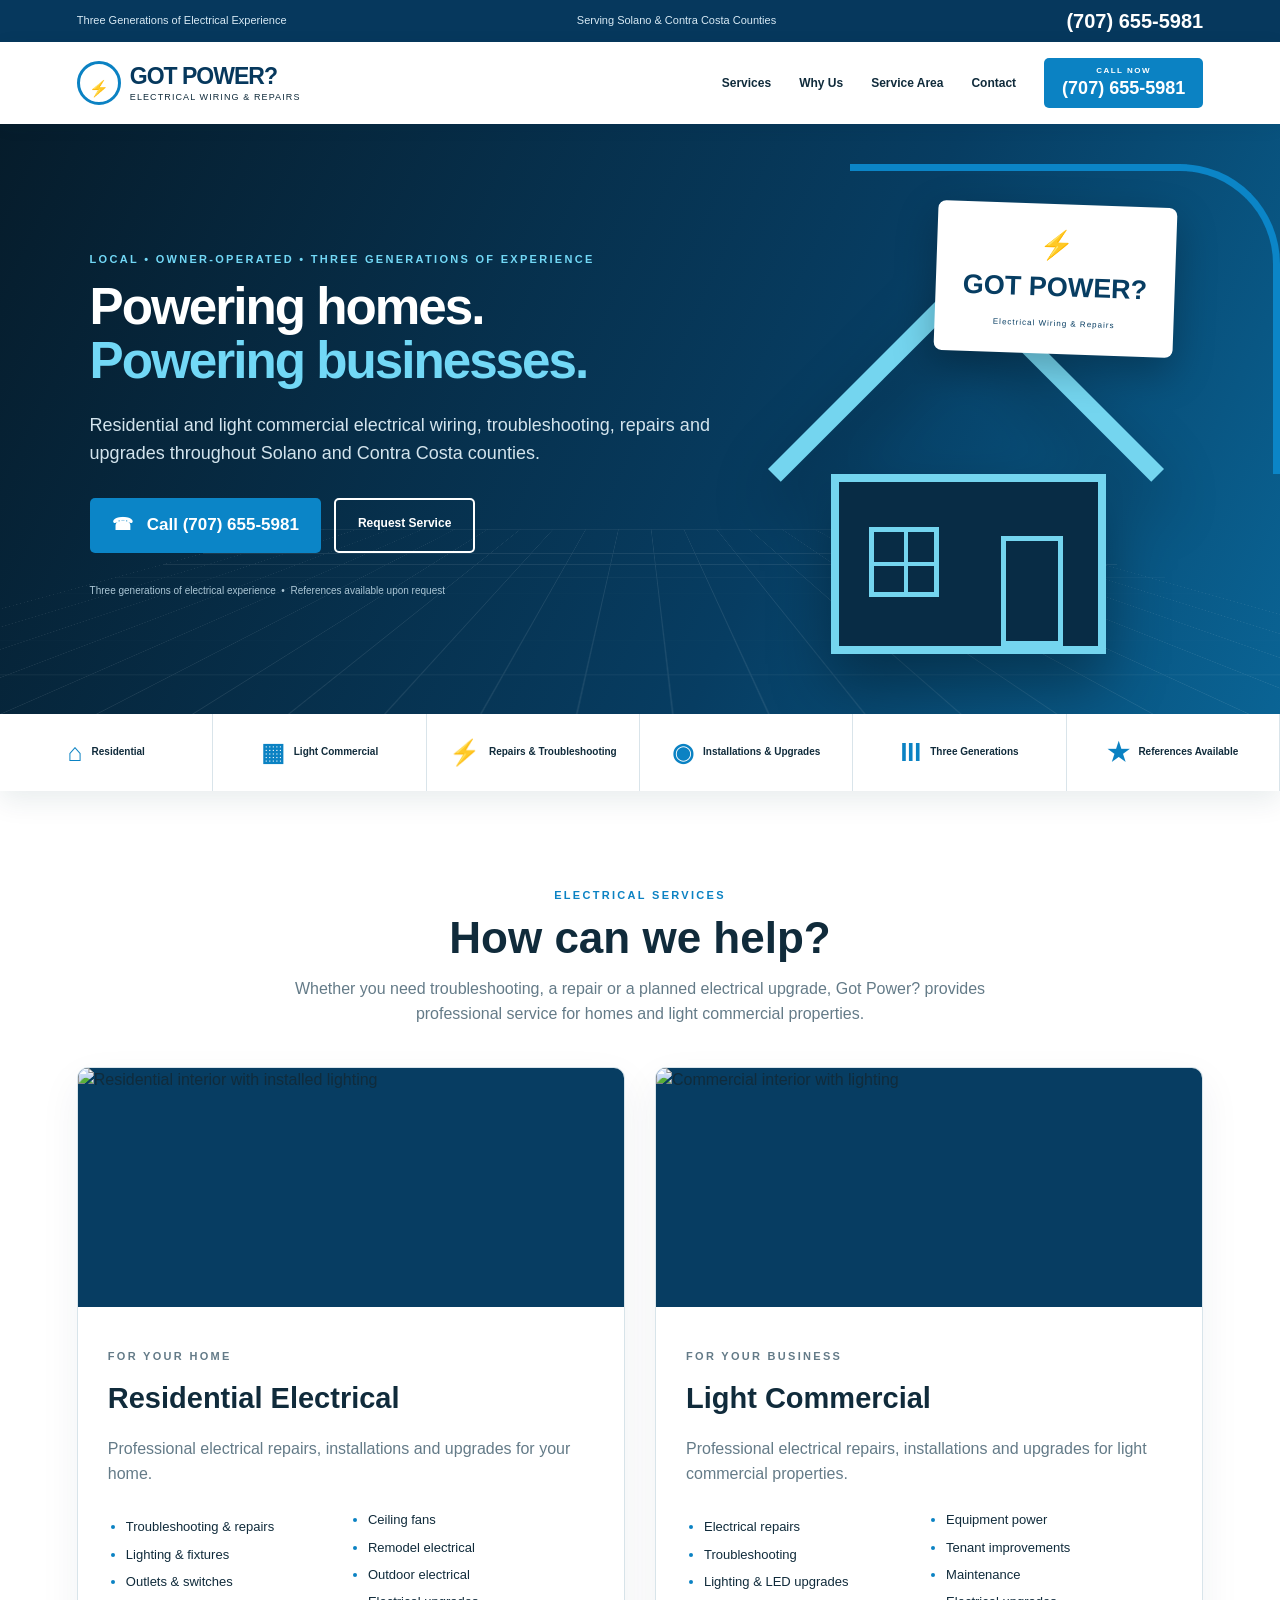
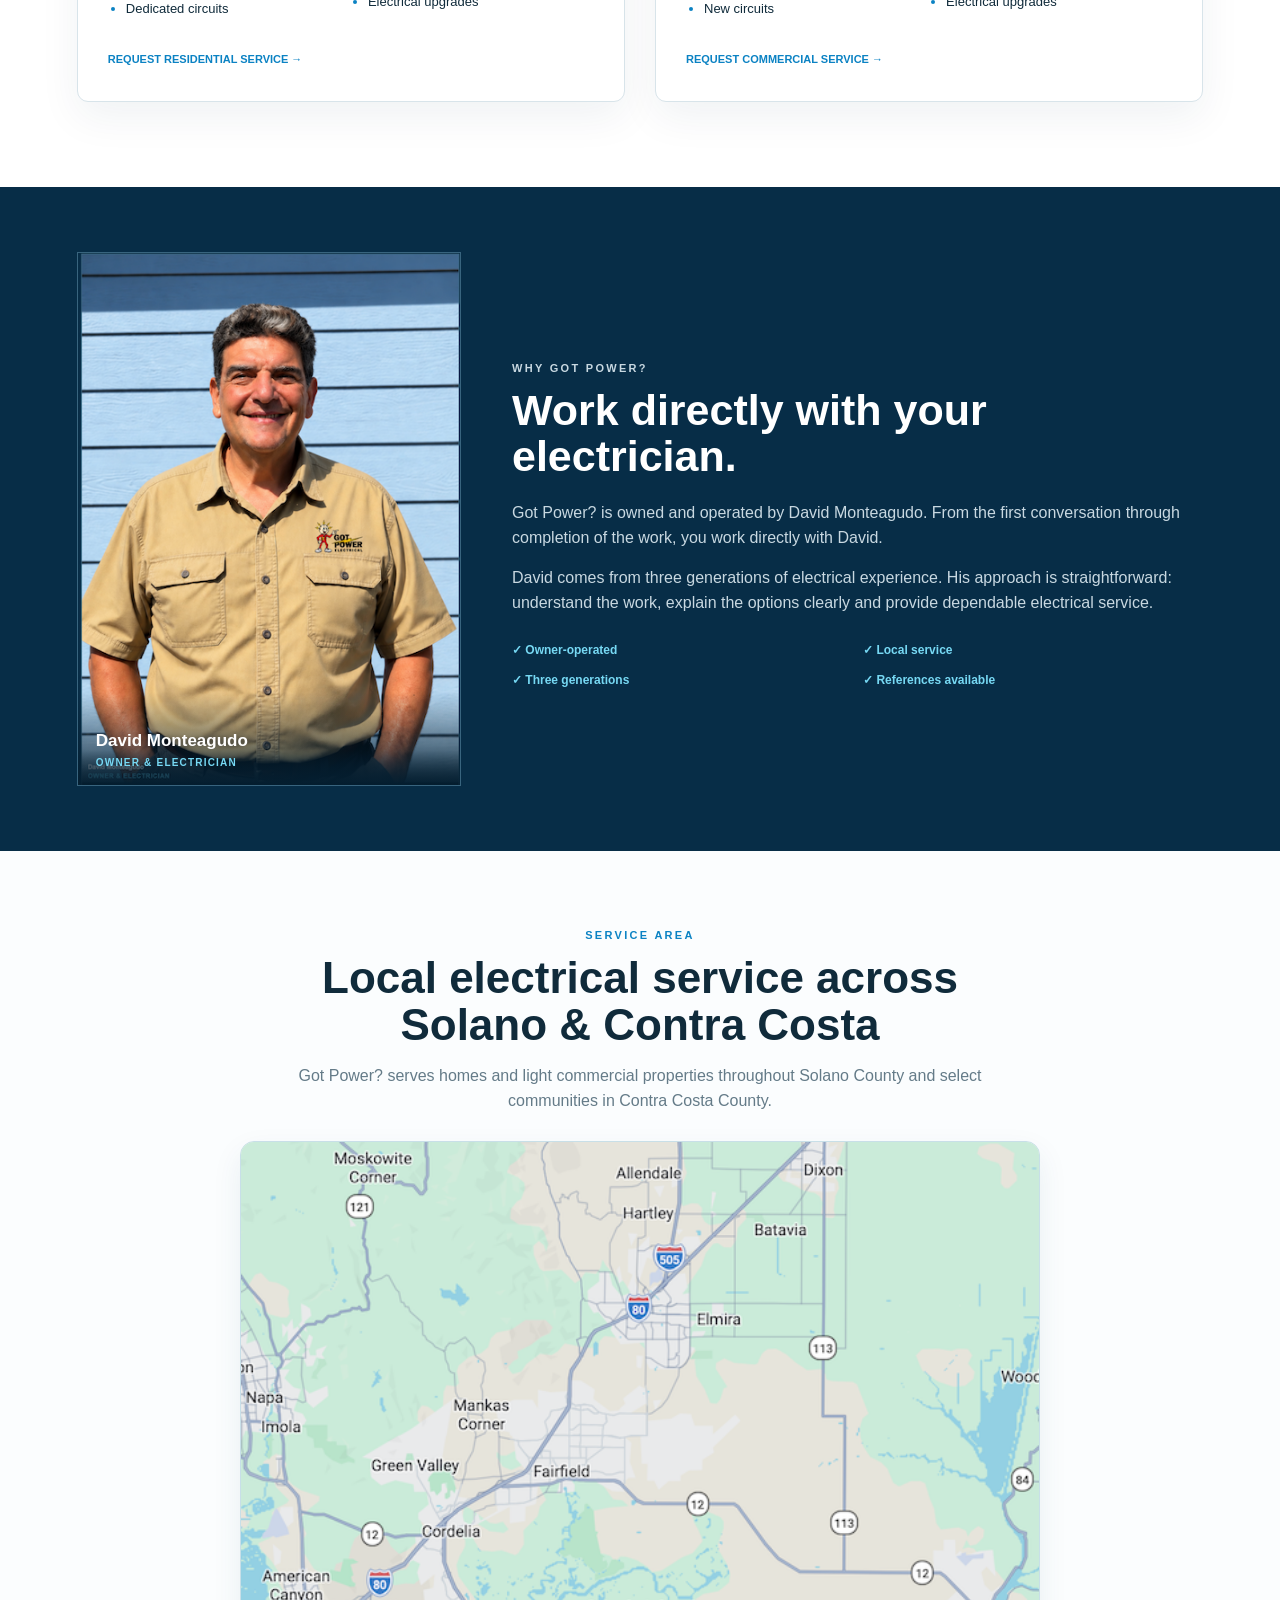
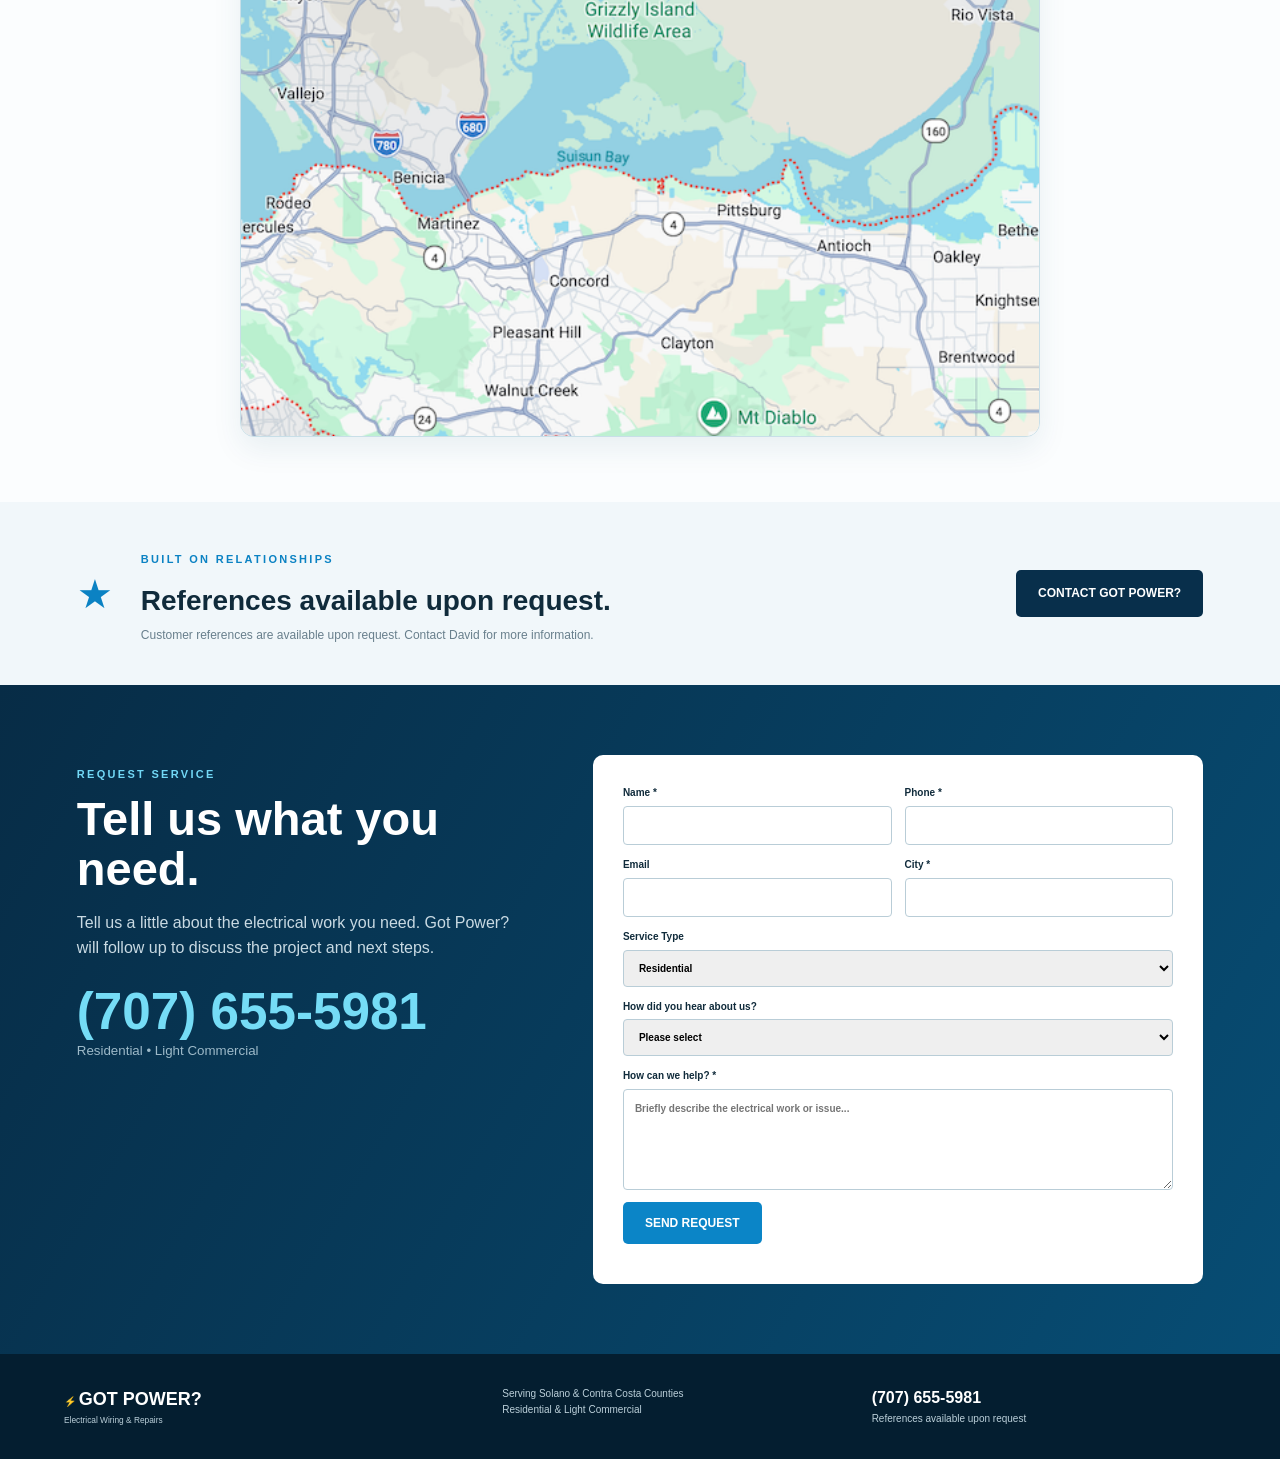
==== index.html @ 32831c18 "Refresh stylesheet version for hero spacing update" ====
<!doctype html><html lang="en"><head><meta charset="utf-8"><meta name="viewport" content="width=device-width,initial-scale=1">
<title>Got Power? | Residential & Light Commercial Electrical</title><meta name="description" content="Got Power? provides residential and light commercial electrical services throughout Solano County and central Contra Costa County.">
<link rel="stylesheet" href="styles.css?v=hero-20261012-3"><script type="application/ld+json">
{"@context":"https://schema.org","@type":"Electrician","name":"Got Power?","url":"https://gotpowerelectrical.com/","telephone":"+1-707-655-5981","email":"gotpower1989@yahoo.com","description":"Residential and light commercial electrical wiring, troubleshooting, repairs and upgrades serving Solano County and central Contra Costa County.","areaServed":["Fairfield, CA","Vacaville, CA","Vallejo, CA","Benicia, CA","Suisun City, CA","Rio Vista, CA","Dixon, CA","Martinez, CA","Pleasant Hill, CA","Concord, CA","Walnut Creek, CA","Clayton, CA","Lafayette, CA","Moraga, CA"]}
</script>
<script async src="https://www.googletagmanager.com/gtag/js?id=G-457JX3YZSF"></script><script>window.dataLayer=window.dataLayer||[];function gtag(){dataLayer.push(arguments);}gtag('js',new Date());gtag('config','G-457JX3YZSF');</script></head><body>
<div class="topbar"><span>Three Generations of Electrical Experience</span><span>Serving Solano & Contra Costa Counties</span><a href="tel:+17076555981">(707) 655-5981</a></div><header><a class="logo" href="#home"><span class="logoicon"><i></i>⚡</span><span><strong>GOT POWER?</strong><small>ELECTRICAL WIRING & REPAIRS</small></span></a><button class="menu" aria-label="Menu">☰</button><nav><a href="#services">Services</a><a href="#about">Why Us</a><a href="#area">Service Area</a><a href="#contact">Contact</a></nav><a class="call" href="tel:+17076555981"><span>CALL NOW</span>(707) 655-5981</a></header><main id="home">
<section class="hero"><div class="gridlines"></div><div class="heroCopy"><p class="eyebrow">LOCAL • OWNER-OPERATED • THREE GENERATIONS OF EXPERIENCE</p><h1>Powering homes.<br><span>Powering businesses.</span></h1><p>Residential and light commercial electrical wiring, troubleshooting, repairs and upgrades throughout Solano and Contra Costa counties.</p><div class="actions"><a class="button primary" href="tel:+17076555981">☎ &nbsp; Call (707) 655-5981</a><a class="button clear" href="#contact">Request Service</a></div><div class="mini">Three generations of electrical experience &nbsp;•&nbsp; References available upon request</div></div><div class="heroVisual"><div class="house"><div class="roof"></div><div class="body"><span class="window"></span><span class="door"></span></div></div><div class="cable"></div><div class="heroBadge"><b>⚡</b><strong>GOT POWER?</strong><small>Electrical Wiring & Repairs</small></div></div></section>
<section class="trust"><div><b>⌂</b><span>Residential</span></div><div><b>▦</b><span>Light Commercial</span></div><div><b>⚡</b><span>Repairs & Troubleshooting</span></div><div><b>◉</b><span>Installations & Upgrades</span></div><div><b>III</b><span>Three Generations</span></div><div><b>★</b><span>References Available</span></div></section>
<section id="services" class="section"><div class="heading"><p class="eyebrow blue">ELECTRICAL SERVICES</p><h2>How can we help?</h2><p>Whether you need troubleshooting, a repair or a planned electrical upgrade, Got Power? provides professional service for homes and light commercial properties.</p></div><div class="cards"><article><div class="servicePhotos singlePhoto"><img src="https://images.unsplash.com/photo-1558002038-1055907df827?auto=format&amp;fit=crop&amp;w=1400&amp;q=90" alt="Residential interior with installed lighting"></div><div class="cardbody"><p class="eyebrow blue">FOR YOUR HOME</p><h3>Residential Electrical</h3><p>Professional electrical repairs, installations and upgrades for your home.</p><ul><li>Troubleshooting & repairs</li><li>Lighting & fixtures</li><li>Outlets & switches</li><li>Dedicated circuits</li><li>Ceiling fans</li><li>Remodel electrical</li><li>Outdoor electrical</li><li>Electrical upgrades</li></ul><a href="#contact">REQUEST RESIDENTIAL SERVICE →</a></div></article><article><div class="servicePhotos singlePhoto"><img src="https://images.unsplash.com/photo-1497366811353-6870744d04b2?auto=format&amp;fit=crop&amp;w=1400&amp;q=90" alt="Commercial interior with lighting"></div><div class="cardbody"><p class="eyebrow blue">FOR YOUR BUSINESS</p><h3>Light Commercial</h3><p>Professional electrical repairs, installations and upgrades for light commercial properties.</p><ul><li>Electrical repairs</li><li>Troubleshooting</li><li>Lighting & LED upgrades</li><li>New circuits</li><li>Equipment power</li><li>Tenant improvements</li><li>Maintenance</li><li>Electrical upgrades</li></ul><a href="#contact">REQUEST COMMERCIAL SERVICE →</a></div></article></div></section>
<section id="about" class="why"><figure class="ownerPhoto"><img src="Dave_Updated_size.png" loading="lazy" decoding="async" alt="David Monteagudo, owner of Got Power Electrical."><figcaption><strong>David Monteagudo</strong><span>Owner &amp; Electrician</span></figcaption></figure><div><p class="eyebrow cyan">WHY GOT POWER?</p><h2>Work directly with your electrician.</h2><p>Got Power? is owned and operated by David Monteagudo. From the first conversation through completion of the work, you work directly with David.</p><p>David comes from three generations of electrical experience. His approach is straightforward: understand the work, explain the options clearly and provide dependable electrical service.</p><div class="checks"><span>✓ Owner-operated</span><span>✓ Local service</span><span>✓ Three generations</span><span>✓ References available</span></div></div></section>
<section id="area" class="area areaMapOnly"><div class="areaIntro"><p class="eyebrow blue">SERVICE AREA</p><h2>Local electrical service across Solano & Contra Costa</h2><p>Got Power? serves homes and light commercial properties throughout Solano County and select communities in Contra Costa County.</p></div><figure class="serviceMapImage"><img src="service-area-map2.png" loading="lazy" alt="Map of Got Power service area across Solano County and Contra Costa County."></figure></section>
<section class="references"><span>★</span><div><p class="eyebrow blue">BUILT ON RELATIONSHIPS</p><h2>References available upon request.</h2><p>Customer references are available upon request. Contact David for more information.</p></div><a class="button dark" href="#contact">CONTACT GOT POWER?</a></section>
<section id="contact" class="contact"><div><p class="eyebrow cyan">REQUEST SERVICE</p><h2>Tell us what you need.</h2><p>Tell us a little about the electrical work you need. Got Power? will follow up to discuss the project and next steps.</p><a class="phone" href="tel:+17076555981">(707) 655-5981</a><small>Residential • Light Commercial</small></div><form id="form" action="https://formsubmit.co/meisterfitness@gmail.com" method="post"><input type="hidden" name="_subject" value="New service request from the Got Power website"><input type="hidden" name="_template" value="table"><label class="form-honey" aria-hidden="true">Leave this field empty<input name="_honey" tabindex="-1" autocomplete="off"></label><div class="twocol"><label>Name *<input name="Name" autocomplete="name" required></label><label>Phone *<input name="Phone" type="tel" autocomplete="tel" required></label></div><div class="twocol"><label>Email<input name="Email" type="email" autocomplete="email"></label><label>City *<input name="City" autocomplete="address-level2" required></label></div><label>Service Type<select name="Service Type"><option>Residential</option><option>Light Commercial</option><option>Not Sure</option></select></label><label>How did you hear about us?<select name="How Did You Hear About Us?"><option value="" selected>Please select</option><option>Google Search</option><option>Google Maps</option><option>Referral / Friend or Family</option><option>Previous Customer</option><option>Facebook</option><option>Instagram</option><option>Nextdoor</option><option>Saw Got Power vehicle/sign</option><option>Other</option></select></label><label>How can we help? *<textarea name="How Can We Help?" rows="5" required placeholder="Briefly describe the electrical work or issue..."></textarea></label><button class="button primary" type="submit">SEND REQUEST</button><p id="status" role="status" aria-live="polite"></p></form></section></main><footer><div class="flogo">⚡ <strong>GOT POWER?</strong><small>Electrical Wiring & Repairs</small></div><div>Serving Solano & Contra Costa Counties<br>Residential & Light Commercial</div><div><a href="tel:+17076555981">(707) 655-5981</a><br>References available upon request</div></footer><a class="mobile" href="tel:+17076555981">☎ CALL GOT POWER?</a><script src="script.js"></script></body></html>
---- styles.css ----
*{box-sizing:border-box}html{scroll-behavior:smooth}body{margin:0;font-family:Inter,Arial,sans-serif;color:#102b3b;background:#fff;line-height:1.55}a{color:inherit}.topbar{min-height:42px;background:#06385d;color:#d7e9f4;display:flex;align-items:center;justify-content:space-between;padding:4px 6%;font-size:11px}.topbar a{color:white;text-decoration:none;font-size:20px;font-weight:900}header{height:82px;display:flex;align-items:center;padding:0 6%;gap:28px;position:sticky;top:0;z-index:30;background:#fff;box-shadow:0 3px 16px #092d4414}.logo{display:flex;align-items:center;text-decoration:none;line-height:1}.logoicon{width:44px;height:44px;border:3px solid #0b82c3;border-radius:50%;display:grid;place-items:center;margin-right:9px;color:#0b82c3}.logo strong{display:block;color:#06385d;font-size:23px;letter-spacing:-1px}.logo small{display:block;font-size:9px;letter-spacing:1.1px;margin-top:5px}nav{display:flex;gap:28px;margin-left:auto}nav a{text-decoration:none;font-size:12px;font-weight:800}.call{background:#0b82c3;color:#fff;text-decoration:none;padding:9px 18px;border-radius:5px;font-size:18px;line-height:1.1;font-weight:900;text-align:center}.call span{display:block;font-size:8px;letter-spacing:1.5px;margin-bottom:3px}.menu{display:none;border:0;background:none;font-size:25px}.hero{min-height:590px;background:linear-gradient(115deg,#061c2b,#073d62 62%,#0a6495);color:white;display:grid;grid-template-columns:1.1fr .9fr;position:relative;overflow:hidden;padding:0 7%}.gridlines{position:absolute;inset:0;opacity:.09;background-image:linear-gradient(#fff 1px,transparent 1px),linear-gradient(90deg,#fff 1px,transparent 1px);background-size:60px 60px;transform:perspective(400px) rotateX(55deg) scale(1.6);transform-origin:bottom}.heroCopy{align-self:center;position:relative;z-index:2;max-width:700px}.eyebrow{font-size:11px;font-weight:900;letter-spacing:2.3px}.hero .eyebrow,.cyan{color:#72d8f6}.blue{color:#0b82c3}.hero h1{font-size:clamp(50px,6vw,80px);line-height:.94;letter-spacing:-3.5px;margin:12px 0 25px}.hero h1 span{color:#72d8f6}.heroCopy>p:not(.eyebrow){font-size:18px;color:#d3e4ed;max-width:630px}.actions{display:flex;gap:13px;margin:30px 0}.button{display:inline-block;border:0;border-radius:5px;padding:14px 22px;text-decoration:none;font-size:12px;font-weight:900;cursor:pointer}.actions .primary{font-size:17px}.primary{background:#0b85c7;color:white}.clear{border:2px solid #fff;color:#fff}.dark{background:#082f4b;color:#fff}.mini{font-size:10px;color:#abc6d5}.heroVisual{position:relative;min-height:590px}.house{position:absolute;bottom:60px;right:10%;width:370px;height:230px;filter:drop-shadow(0 30px 30px #0005)}.roof{position:absolute;width:280px;height:280px;border-left:18px solid #74d5ef;border-top:18px solid #74d5ef;transform:rotate(45deg);top:-95px;left:45px}.body{position:absolute;bottom:0;left:50px;width:275px;height:180px;border:8px solid #74d5ef;background:#082c45}.window{position:absolute;width:70px;height:70px;border:5px solid #74d5ef;left:30px;top:45px}.window:before,.window:after{content:"";position:absolute;background:#74d5ef}.window:before{width:4px;height:100%;left:50%}.window:after{height:4px;width:100%;top:50%}.door{position:absolute;width:62px;height:110px;border:5px solid #74d5ef;right:35px;bottom:0}.cable{position:absolute;width:430px;height:310px;border:7px solid #0b85c7;border-left:0;border-bottom:0;border-radius:0 100px 0 0;right:-90px;top:40px}.heroBadge{position:absolute;right:4%;top:80px;background:#fff;color:#073d62;padding:20px 27px;border-radius:8px;box-shadow:0 15px 40px #0004;text-align:center;transform:rotate(2deg)}.heroBadge b{font-size:28px;color:#0b85c7}.heroBadge strong{display:block;font-size:27px}.heroBadge small{font-size:8px;letter-spacing:1px}.trust{display:grid;grid-template-columns:repeat(6,1fr);max-width:1400px;margin:-1px auto 0;box-shadow:0 10px 28px #0d324817;background:#fff}.trust div{min-height:78px;display:flex;align-items:center;justify-content:center;gap:9px;border-right:1px solid #d9e4ea;padding:10px;font-size:10px;font-weight:900}.trust b{font-size:25px;color:#0b82c3}.section{padding:85px 6%}.heading{text-align:center;max-width:720px;margin:0 auto 40px}.heading h2,.area h2{font-size:44px;line-height:1.05;margin:8px 0 14px}.heading>p:last-child,.areaIntro>p:last-child{color:#647b88}.cards{max-width:1150px;margin:auto;display:grid;grid-template-columns:1fr 1fr;gap:30px}.cards article{border:1px solid #d8e4ea;border-radius:11px;overflow:hidden;box-shadow:0 15px 40px #17374a10;background:#fff}.servicePhotos{height:245px;overflow:hidden;background:#073d62}.servicePhotos img{width:100%;height:100%;display:block;object-fit:cover}.cardbody{padding:30px}.cardbody h3{font-size:29px;margin:5px 0}.cardbody p{color:#647b88}.cardbody ul{columns:2;padding-left:18px;margin:24px 0}.cardbody li{font-size:13px;margin:7px 0}.cardbody li::marker{color:#0b82c3}.cardbody a{font-size:11px;color:#0b82c3;text-decoration:none;font-weight:900}.why{background:#072d47;color:#fff;padding:65px max(6%,calc((100% - 1150px)/2));display:grid;grid-template-columns:380px minmax(0,1fr);gap:70px;align-items:center}.ownerPhoto{margin:0;border:1px solid #38647e;position:relative;overflow:hidden;background:#0b2538;width:100%;max-width:380px;justify-self:center}.ownerPhoto img{width:100%;height:auto;display:block}.ownerPhoto figcaption{position:absolute;left:0;right:0;bottom:0;padding:36px 18px 15px;background:linear-gradient(transparent,#041e30e8);display:flex;flex-direction:column}.ownerPhoto figcaption strong{font-size:17px}.ownerPhoto figcaption span{font-size:10px;letter-spacing:1.2px;color:#77d9f4;text-transform:uppercase;font-weight:900}.why h2{font-size:43px;line-height:1.05;margin:8px 0 22px}.why p{color:#c8d8e1}.checks{display:grid;grid-template-columns:1fr 1fr;gap:11px;margin-top:25px;color:#77d9f4;font-size:12px;font-weight:900}.area{padding:65px 6%;background:#fbfdfe}.areaMapOnly{display:block}.areaIntro{max-width:760px;margin:0 auto 28px;text-align:center}.serviceMapImage{margin:0 auto;max-width:800px;border:1px solid #c8dfe8;border-radius:14px;overflow:hidden;background:#f5fafc;box-shadow:0 12px 30px #0b476514}.serviceMapImage img{display:block;width:100%;height:auto}.references{padding:38px max(6%,calc((100% - 1150px)/2));display:grid;grid-template-columns:auto 1fr auto;align-items:center;gap:28px;background:#f1f7fa}.references>span{font-size:40px;color:#0b82c3}.references h2{margin:2px 0;font-size:28px}.references p:last-child{margin:3px 0;color:#687f8c;font-size:12px}.contact{background:linear-gradient(120deg,#072c46,#074d74);color:#fff;padding:70px max(6%,calc((100% - 1150px)/2));display:grid;grid-template-columns:.85fr 1.15fr;gap:65px}.contact h2{font-size:47px;line-height:1.05;margin:8px 0 18px}.contact>div>p:not(.eyebrow){color:#c9dae3}.phone{display:block;color:#75dcf6;font-size:clamp(38px,4vw,52px);line-height:1.1;font-weight:900;text-decoration:none;margin-top:24px}.contact small{display:block;color:#9ebac9}.contact form{background:#fff;color:#102b3b;padding:30px;border-radius:10px}.twocol{display:grid;grid-template-columns:1fr 1fr;gap:13px}label{display:block;font-size:10px;font-weight:900;margin-bottom:12px}input,select,textarea{width:100%;display:block;margin-top:5px;border:1px solid #b9cdd7;border-radius:4px;padding:11px;font:inherit}.form-honey{position:absolute;left:-10000px;width:1px;height:1px;overflow:hidden}#status{font-size:10px;font-weight:800}.contact form button:disabled{cursor:wait;opacity:.7}footer{background:#041e30;color:#bcd0da;padding:32px 5%;display:grid;grid-template-columns:1.2fr 1fr 1fr;gap:25px;font-size:10px}.flogo strong{font-size:18px;color:#fff}.flogo small{display:block}footer a{color:white;text-decoration:none;font-size:16px;font-weight:900}.mobile{display:none}@media(max-width:850px){.topbar span:nth-child(2){display:none}.menu{display:block;margin-left:auto}header{height:68px}.logo strong{font-size:18px}.logo small{font-size:7px}.logoicon{width:34px;height:34px}nav{display:none;position:absolute;top:68px;left:0;right:0;background:#fff;flex-direction:column;padding:25px}nav.open{display:flex}.call{display:none}.hero{grid-template-columns:1fr;padding:0 25px}.heroCopy{padding:65px 0 15px}.hero h1{font-size:50px}.heroVisual{min-height:340px}.house{transform:scale(.75);transform-origin:bottom right}.trust{grid-template-columns:1fr 1fr}.section{padding:60px 18px}.cards,.why,.contact{grid-template-columns:1fr}.cardbody ul{columns:1}.why,.area,.contact{padding:60px 25px;gap:35px}.ownerPhoto{max-width:380px}.areaIntro{text-align:left;margin-bottom:25px}.serviceMapImage{max-width:100%;border-radius:12px}.references{grid-template-columns:auto 1fr;padding:38px 25px}.references .button{grid-column:1/3}.twocol{grid-template-columns:1fr}footer{grid-template-columns:1fr;padding-bottom:90px}.mobile{display:block;position:fixed;bottom:14px;left:14px;right:14px;background:#0b85c7;color:#fff;text-align:center;padding:14px;border-radius:6px;text-decoration:none;font-size:12px;font-weight:900;z-index:50}}

/* Expand service cards on desktop while preserving the mobile layout. */
@media(min-width:851px){#services .cards{max-width:none}#services .servicePhotos{height:auto;aspect-ratio:16/7}}

/* Scale the owner photo with desktop screen width. */
@media(min-width:851px){.why{padding-left:6%;padding-right:6%;grid-template-columns:clamp(380px,30vw,640px) minmax(0,1fr);gap:clamp(35px,4vw,70px)}.why .ownerPhoto{max-width:none}}

/* Give the desktop hero text room to breathe. */
@media(min-width:851px){.hero{grid-template-columns:minmax(0,1.25fr) minmax(0,.75fr);column-gap:40px}.heroCopy{max-width:960px;padding:60px 0}.hero h1{font-size:clamp(48px,4vw,80px);line-height:1.05;letter-spacing:-2px}.hero .actions{flex-wrap:wrap}}
@media(min-width:851px) and (max-width:1100px){.hero{column-gap:20px}.heroVisual .house{transform:scale(.8);transform-origin:bottom right}.heroBadge{right:0;padding:16px 20px}.heroBadge strong{font-size:23px}}
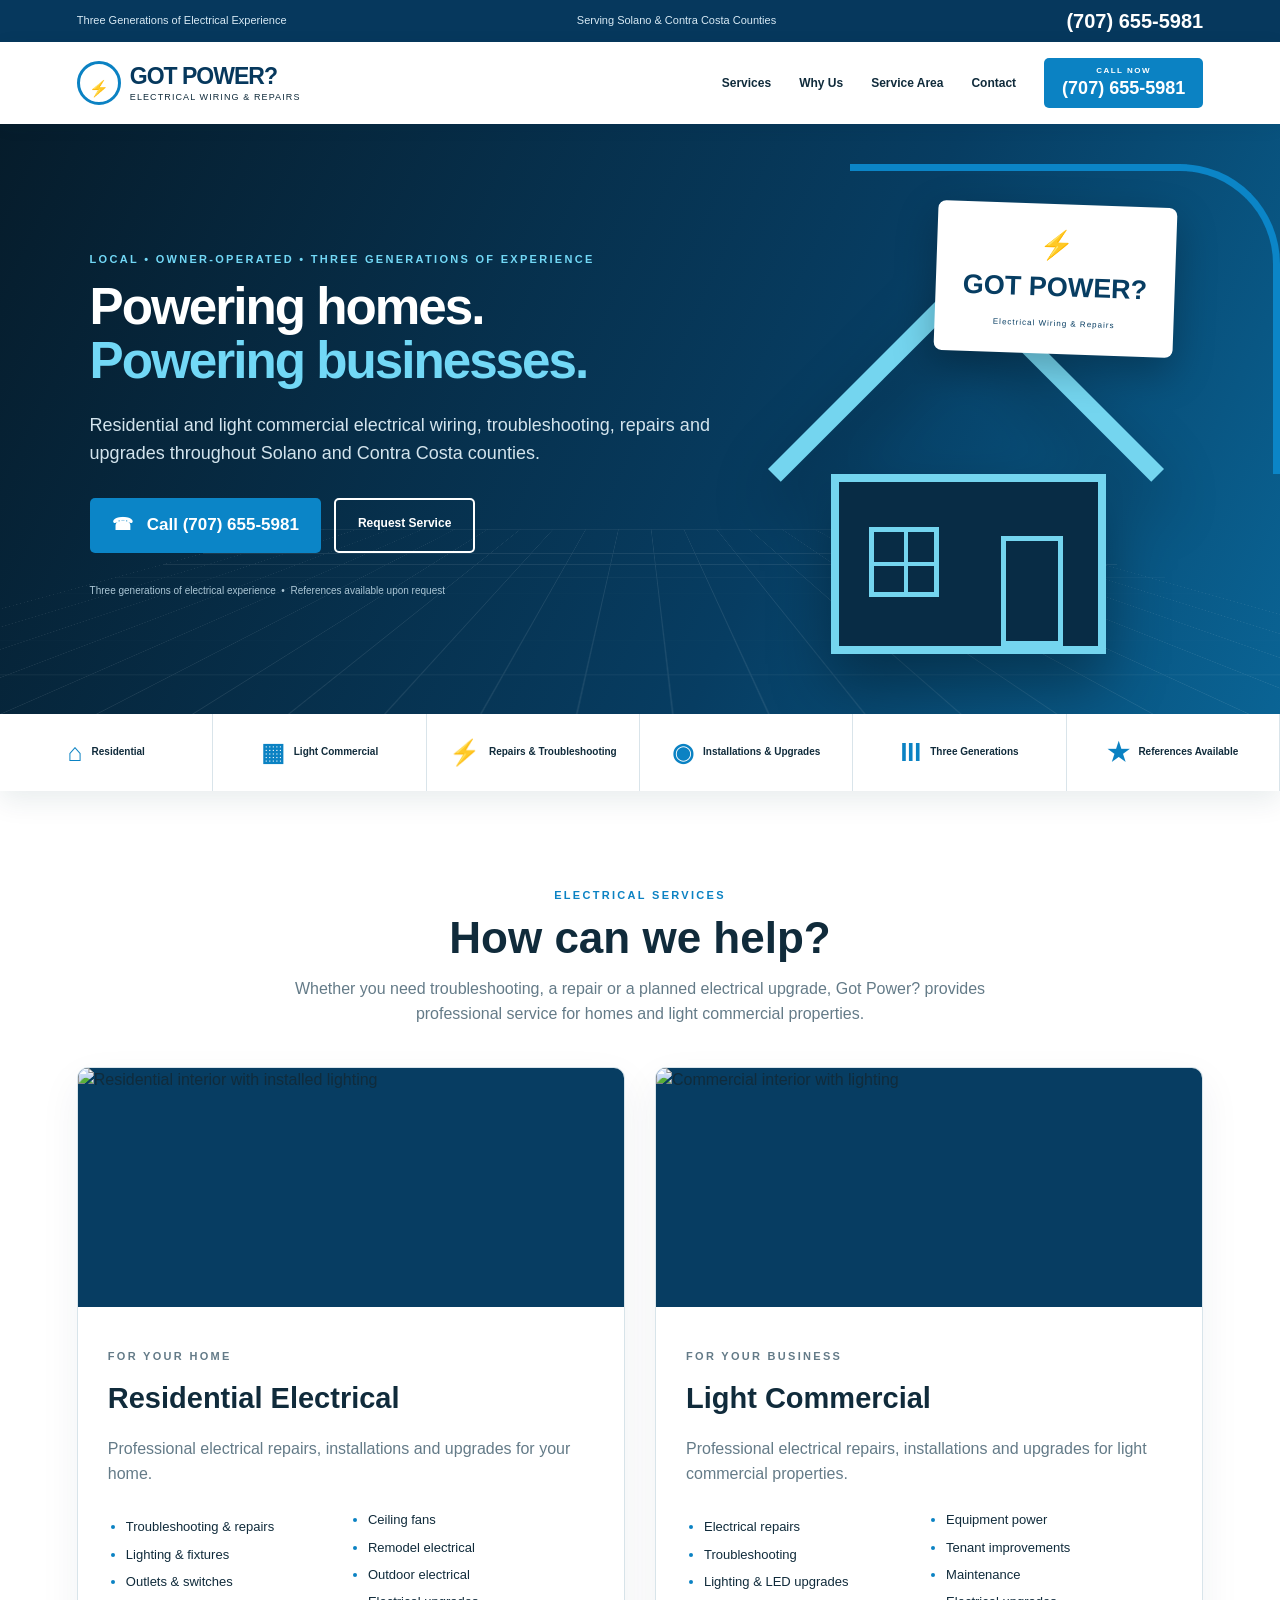
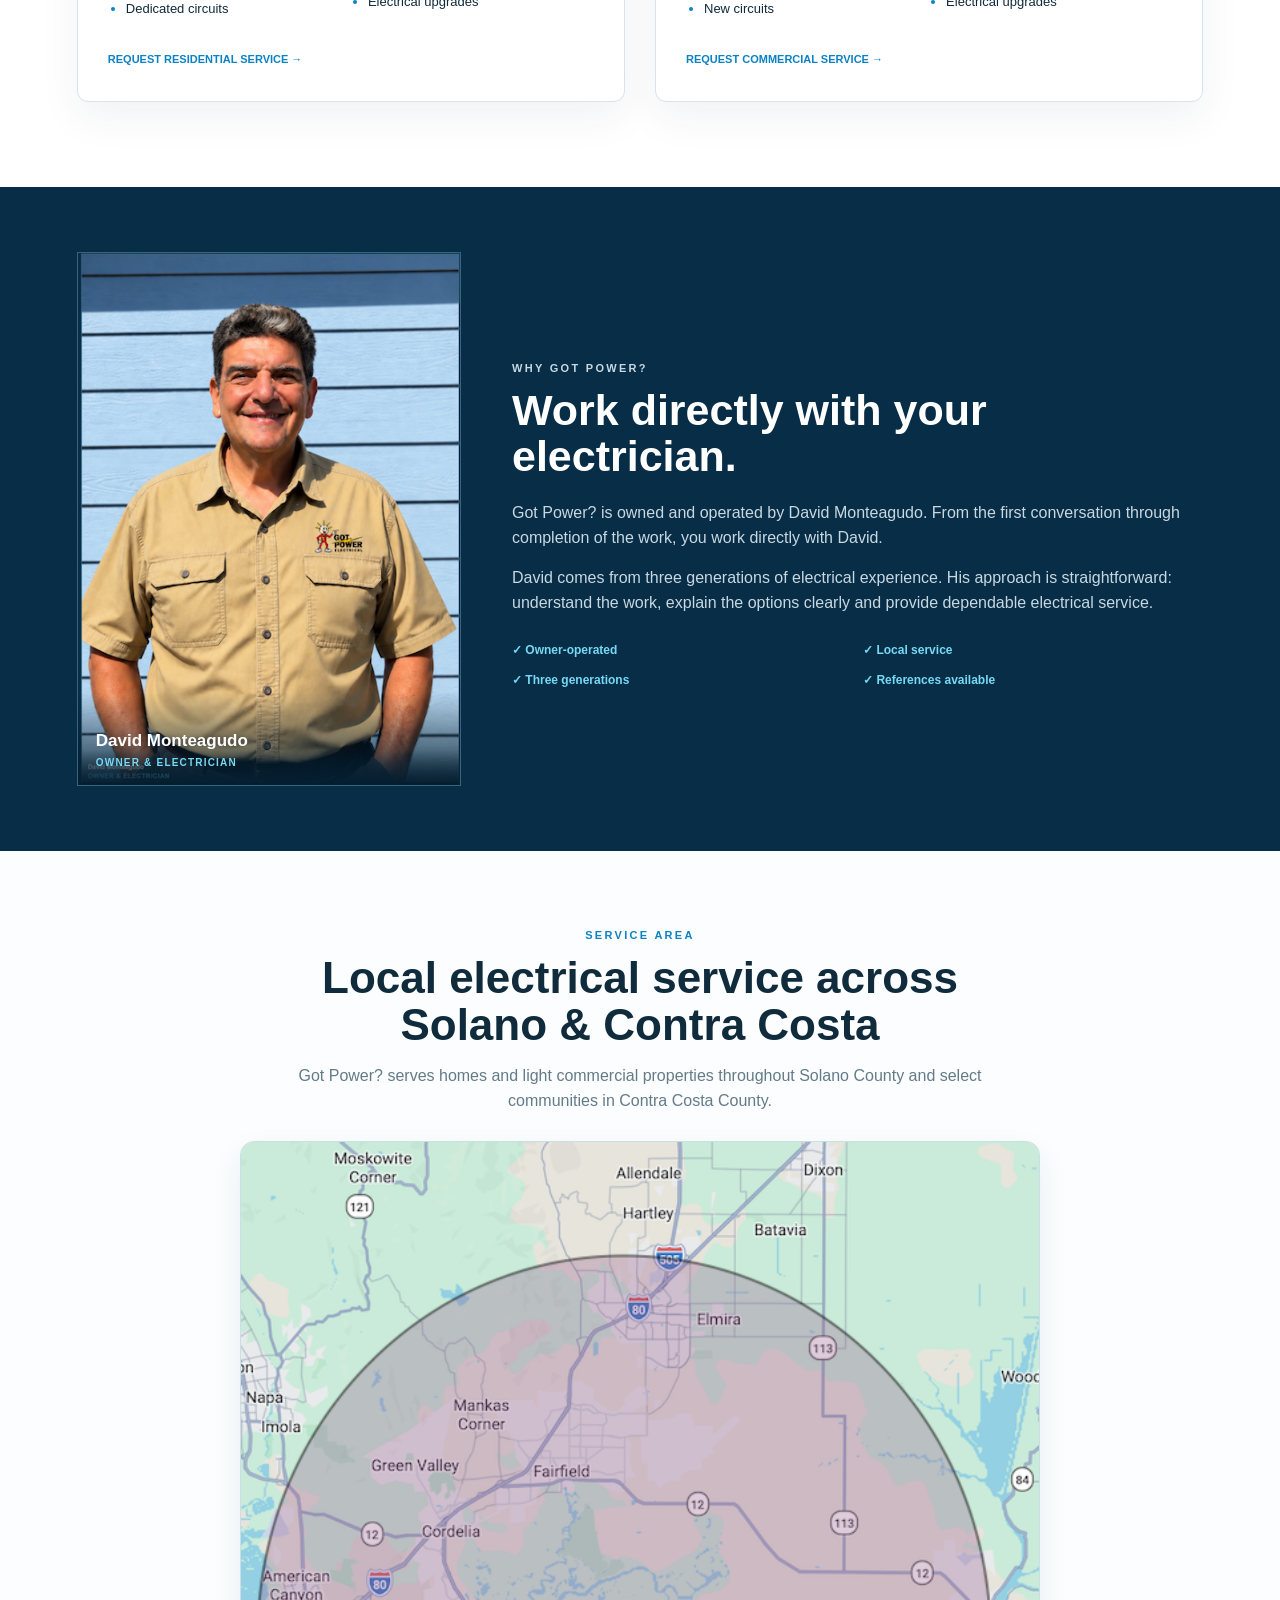
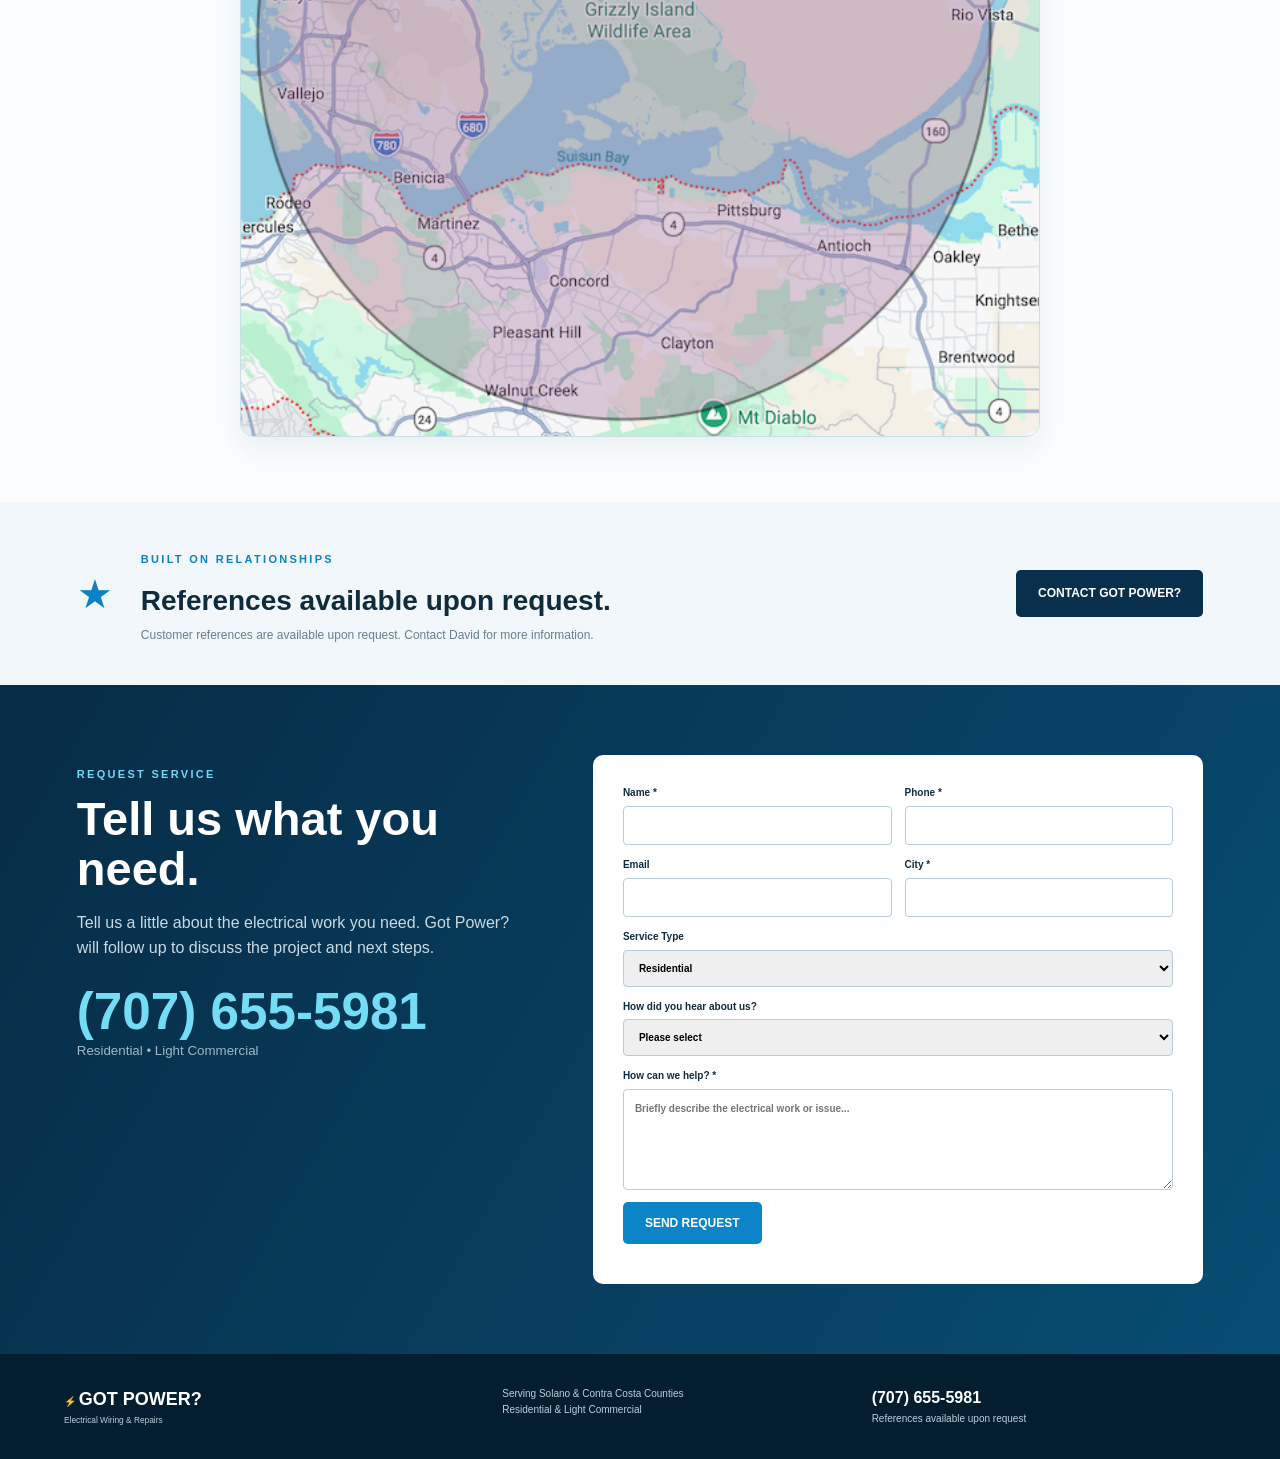
==== commit 5e1a55d1: "Replace service map with supplied shaded service area image" ====
--- a/index.html
+++ b/index.html
@@ -9,6 +9,6 @@
 <section class="trust"><div><b>⌂</b><span>Residential</span></div><div><b>▦</b><span>Light Commercial</span></div><div><b>⚡</b><span>Repairs & Troubleshooting</span></div><div><b>◉</b><span>Installations & Upgrades</span></div><div><b>III</b><span>Three Generations</span></div><div><b>★</b><span>References Available</span></div></section>
 <section id="services" class="section"><div class="heading"><p class="eyebrow blue">ELECTRICAL SERVICES</p><h2>How can we help?</h2><p>Whether you need troubleshooting, a repair or a planned electrical upgrade, Got Power? provides professional service for homes and light commercial properties.</p></div><div class="cards"><article><div class="servicePhotos singlePhoto"><img src="https://images.unsplash.com/photo-1558002038-1055907df827?auto=format&amp;fit=crop&amp;w=1400&amp;q=90" alt="Residential interior with installed lighting"></div><div class="cardbody"><p class="eyebrow blue">FOR YOUR HOME</p><h3>Residential Electrical</h3><p>Professional electrical repairs, installations and upgrades for your home.</p><ul><li>Troubleshooting & repairs</li><li>Lighting & fixtures</li><li>Outlets & switches</li><li>Dedicated circuits</li><li>Ceiling fans</li><li>Remodel electrical</li><li>Outdoor electrical</li><li>Electrical upgrades</li></ul><a href="#contact">REQUEST RESIDENTIAL SERVICE →</a></div></article><article><div class="servicePhotos singlePhoto"><img src="https://images.unsplash.com/photo-1497366811353-6870744d04b2?auto=format&amp;fit=crop&amp;w=1400&amp;q=90" alt="Commercial interior with lighting"></div><div class="cardbody"><p class="eyebrow blue">FOR YOUR BUSINESS</p><h3>Light Commercial</h3><p>Professional electrical repairs, installations and upgrades for light commercial properties.</p><ul><li>Electrical repairs</li><li>Troubleshooting</li><li>Lighting & LED upgrades</li><li>New circuits</li><li>Equipment power</li><li>Tenant improvements</li><li>Maintenance</li><li>Electrical upgrades</li></ul><a href="#contact">REQUEST COMMERCIAL SERVICE →</a></div></article></div></section>
 <section id="about" class="why"><figure class="ownerPhoto"><img src="Dave_Updated_size.png" loading="lazy" decoding="async" alt="David Monteagudo, owner of Got Power Electrical."><figcaption><strong>David Monteagudo</strong><span>Owner &amp; Electrician</span></figcaption></figure><div><p class="eyebrow cyan">WHY GOT POWER?</p><h2>Work directly with your electrician.</h2><p>Got Power? is owned and operated by David Monteagudo. From the first conversation through completion of the work, you work directly with David.</p><p>David comes from three generations of electrical experience. His approach is straightforward: understand the work, explain the options clearly and provide dependable electrical service.</p><div class="checks"><span>✓ Owner-operated</span><span>✓ Local service</span><span>✓ Three generations</span><span>✓ References available</span></div></div></section>
-<section id="area" class="area areaMapOnly"><div class="areaIntro"><p class="eyebrow blue">SERVICE AREA</p><h2>Local electrical service across Solano & Contra Costa</h2><p>Got Power? serves homes and light commercial properties throughout Solano County and select communities in Contra Costa County.</p></div><figure class="serviceMapImage"><img src="service-area-map2.png" loading="lazy" alt="Map of Got Power service area across Solano County and Contra Costa County."></figure></section>
+<section id="area" class="area areaMapOnly"><div class="areaIntro"><p class="eyebrow blue">SERVICE AREA</p><h2>Local electrical service across Solano & Contra Costa</h2><p>Got Power? serves homes and light commercial properties throughout Solano County and select communities in Contra Costa County.</p></div><figure class="serviceMapImage"><img src="service-area-map2.png?v=shaded-20261012" loading="lazy" alt="Map of Got Power service area across Solano County and Contra Costa County."></figure></section>
 <section class="references"><span>★</span><div><p class="eyebrow blue">BUILT ON RELATIONSHIPS</p><h2>References available upon request.</h2><p>Customer references are available upon request. Contact David for more information.</p></div><a class="button dark" href="#contact">CONTACT GOT POWER?</a></section>
 <section id="contact" class="contact"><div><p class="eyebrow cyan">REQUEST SERVICE</p><h2>Tell us what you need.</h2><p>Tell us a little about the electrical work you need. Got Power? will follow up to discuss the project and next steps.</p><a class="phone" href="tel:+17076555981">(707) 655-5981</a><small>Residential • Light Commercial</small></div><form id="form" action="https://formsubmit.co/meisterfitness@gmail.com" method="post"><input type="hidden" name="_subject" value="New service request from the Got Power website"><input type="hidden" name="_template" value="table"><label class="form-honey" aria-hidden="true">Leave this field empty<input name="_honey" tabindex="-1" autocomplete="off"></label><div class="twocol"><label>Name *<input name="Name" autocomplete="name" required></label><label>Phone *<input name="Phone" type="tel" autocomplete="tel" required></label></div><div class="twocol"><label>Email<input name="Email" type="email" autocomplete="email"></label><label>City *<input name="City" autocomplete="address-level2" required></label></div><label>Service Type<select name="Service Type"><option>Residential</option><option>Light Commercial</option><option>Not Sure</option></select></label><label>How did you hear about us?<select name="How Did You Hear About Us?"><option value="" selected>Please select</option><option>Google Search</option><option>Google Maps</option><option>Referral / Friend or Family</option><option>Previous Customer</option><option>Facebook</option><option>Instagram</option><option>Nextdoor</option><option>Saw Got Power vehicle/sign</option><option>Other</option></select></label><label>How can we help? *<textarea name="How Can We Help?" rows="5" required placeholder="Briefly describe the electrical work or issue..."></textarea></label><button class="button primary" type="submit">SEND REQUEST</button><p id="status" role="status" aria-live="polite"></p></form></section></main><footer><div class="flogo">⚡ <strong>GOT POWER?</strong><small>Electrical Wiring & Repairs</small></div><div>Serving Solano & Contra Costa Counties<br>Residential & Light Commercial</div><div><a href="tel:+17076555981">(707) 655-5981</a><br>References available upon request</div></footer><a class="mobile" href="tel:+17076555981">☎ CALL GOT POWER?</a><script src="script.js"></script></body></html>
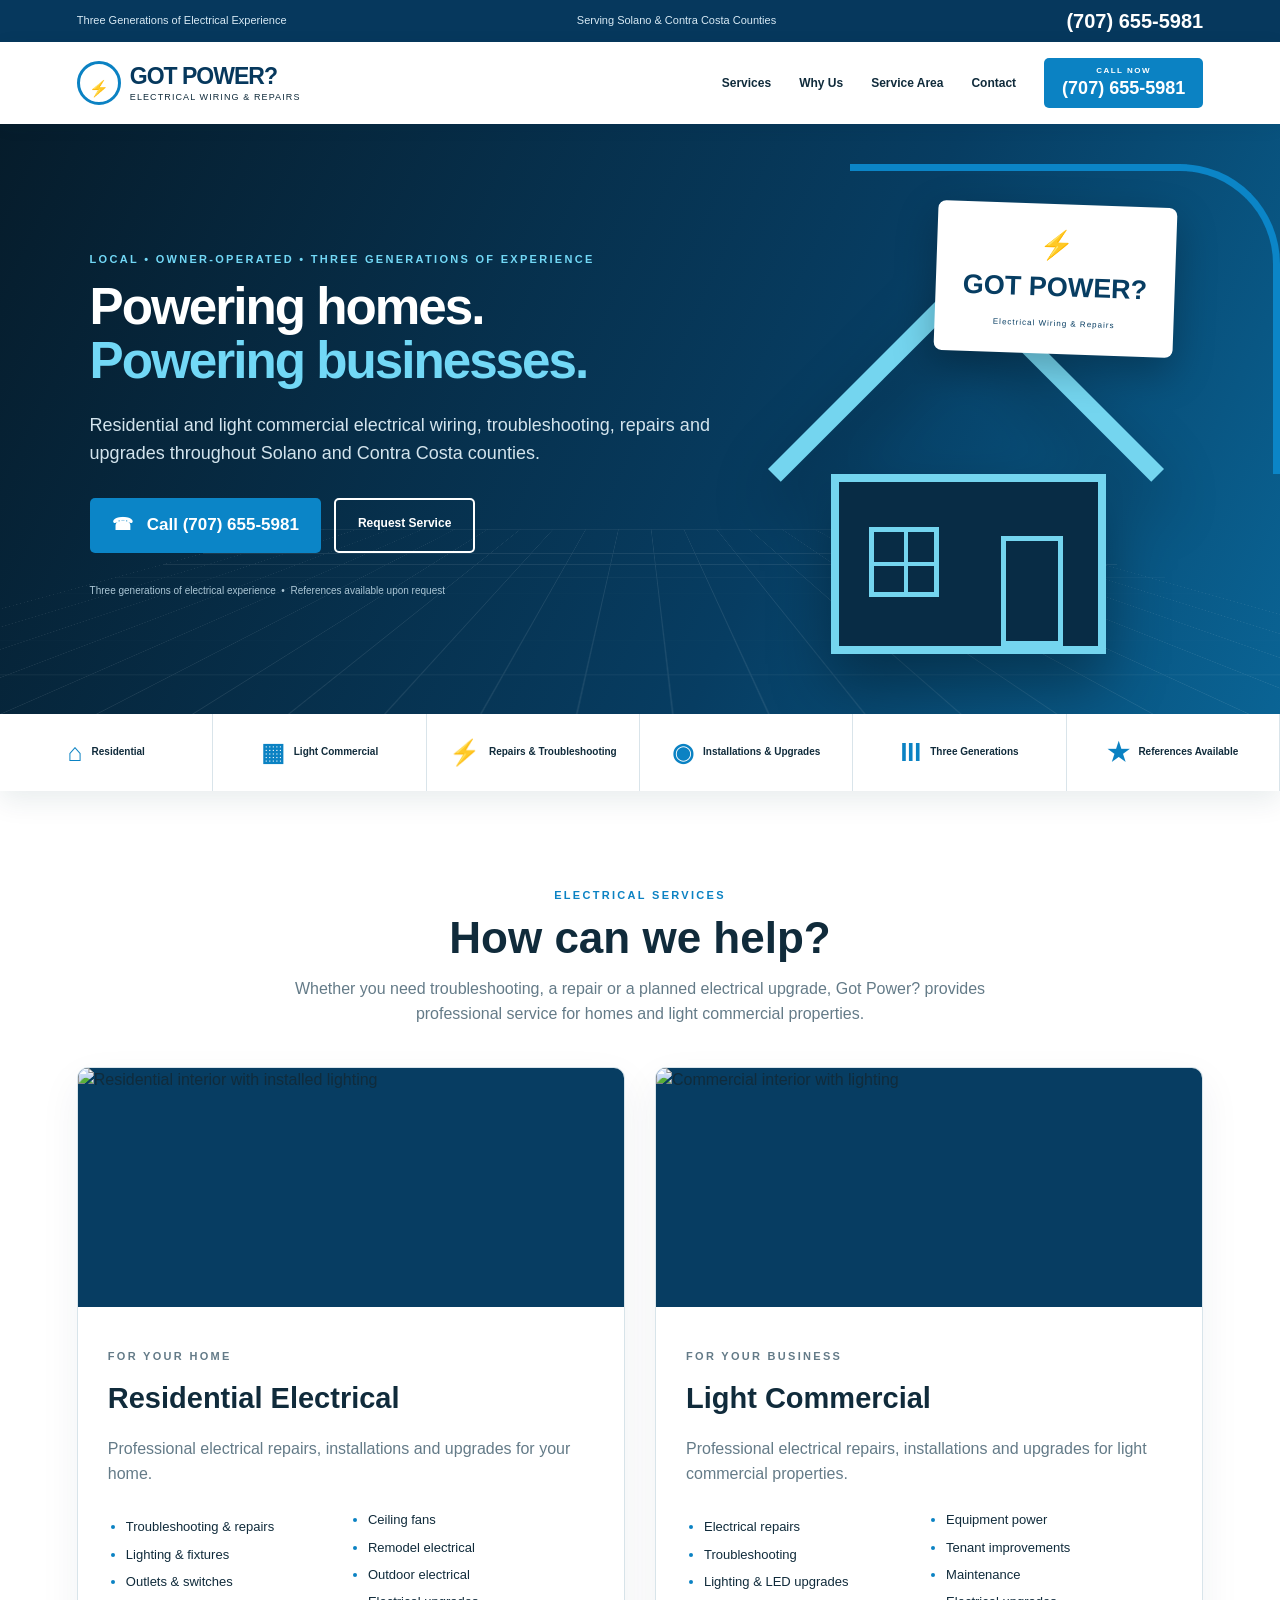
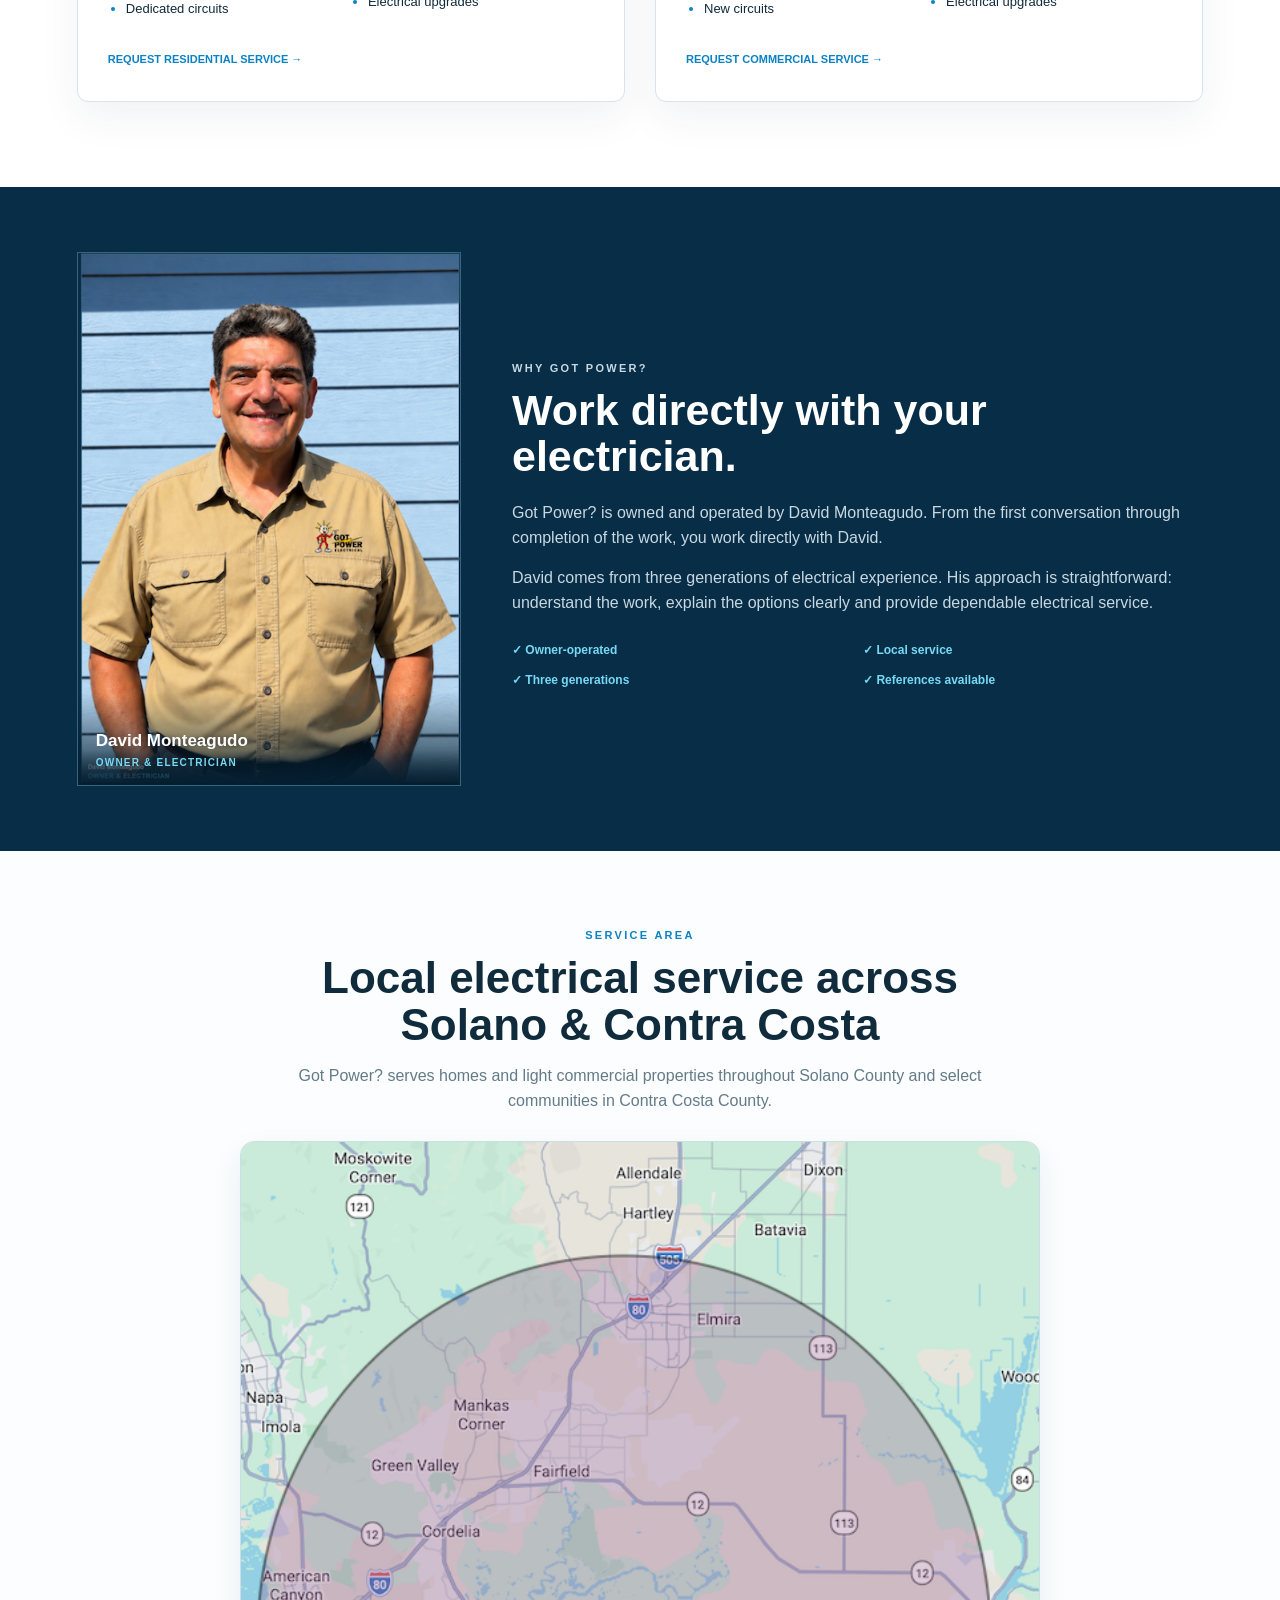
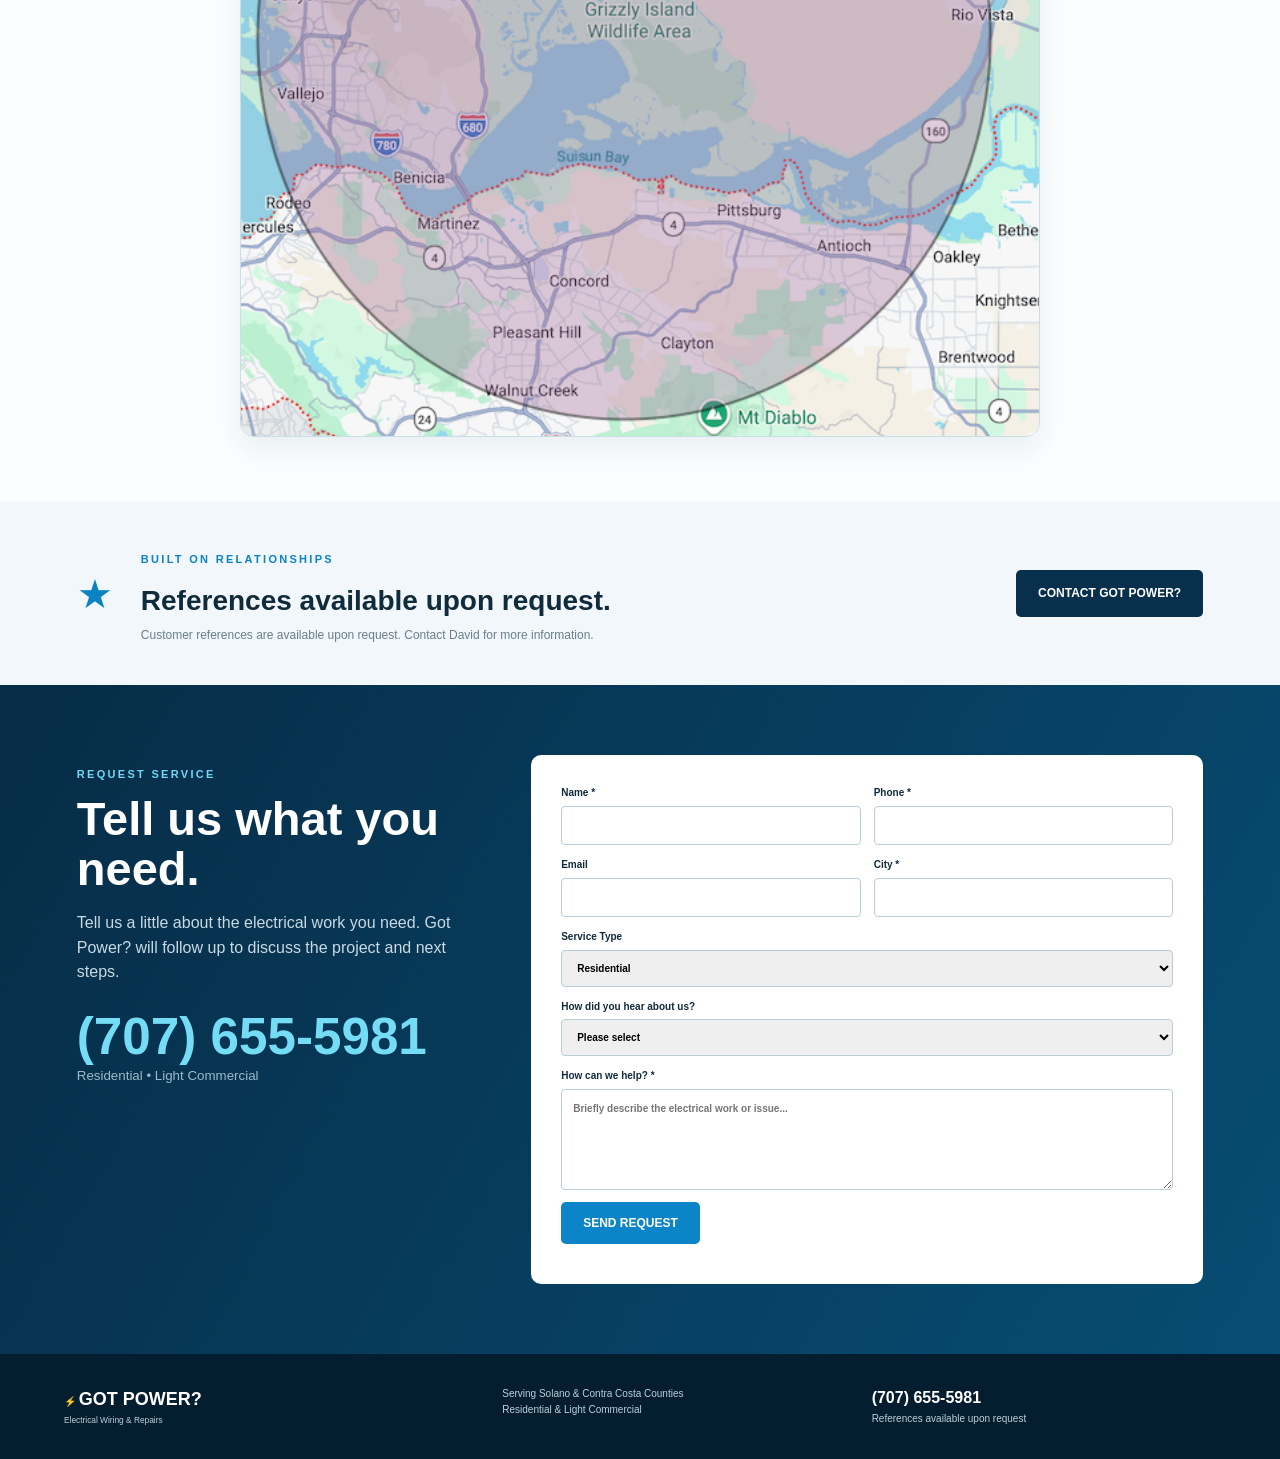
==== commit 59414d75: "Refresh stylesheet version for wider desktop contact form" ====
--- a/index.html
+++ b/index.html
@@ -1,6 +1,6 @@
 <!doctype html><html lang="en"><head><meta charset="utf-8"><meta name="viewport" content="width=device-width,initial-scale=1">
 <title>Got Power? | Residential & Light Commercial Electrical</title><meta name="description" content="Got Power? provides residential and light commercial electrical services throughout Solano County and central Contra Costa County.">
-<link rel="stylesheet" href="styles.css?v=hero-20261012-3"><script type="application/ld+json">
+<link rel="stylesheet" href="styles.css?v=form-20261012-4"><script type="application/ld+json">
 {"@context":"https://schema.org","@type":"Electrician","name":"Got Power?","url":"https://gotpowerelectrical.com/","telephone":"+1-707-655-5981","email":"gotpower1989@yahoo.com","description":"Residential and light commercial electrical wiring, troubleshooting, repairs and upgrades serving Solano County and central Contra Costa County.","areaServed":["Fairfield, CA","Vacaville, CA","Vallejo, CA","Benicia, CA","Suisun City, CA","Rio Vista, CA","Dixon, CA","Martinez, CA","Pleasant Hill, CA","Concord, CA","Walnut Creek, CA","Clayton, CA","Lafayette, CA","Moraga, CA"]}
 </script>
 <script async src="https://www.googletagmanager.com/gtag/js?id=G-457JX3YZSF"></script><script>window.dataLayer=window.dataLayer||[];function gtag(){dataLayer.push(arguments);}gtag('js',new Date());gtag('config','G-457JX3YZSF');</script></head><body>
--- a/styles.css
+++ b/styles.css
@@ -9,3 +9,6 @@
 /* Give the desktop hero text room to breathe. */
 @media(min-width:851px){.hero{grid-template-columns:minmax(0,1.25fr) minmax(0,.75fr);column-gap:40px}.heroCopy{max-width:960px;padding:60px 0}.hero h1{font-size:clamp(48px,4vw,80px);line-height:1.05;letter-spacing:-2px}.hero .actions{flex-wrap:wrap}}
 @media(min-width:851px) and (max-width:1100px){.hero{column-gap:20px}.heroVisual .house{transform:scale(.8);transform-origin:bottom right}.heroBadge{right:0;padding:16px 20px}.heroBadge strong{font-size:23px}}
+
+/* Use more desktop width for the contact form; retain mobile rules. */
+@media(min-width:851px){.contact{padding-left:6%;padding-right:6%;grid-template-columns:minmax(0,.75fr) minmax(0,1.25fr);gap:clamp(35px,4vw,65px)}.contact>div{min-width:0}.contact form{min-width:0}}
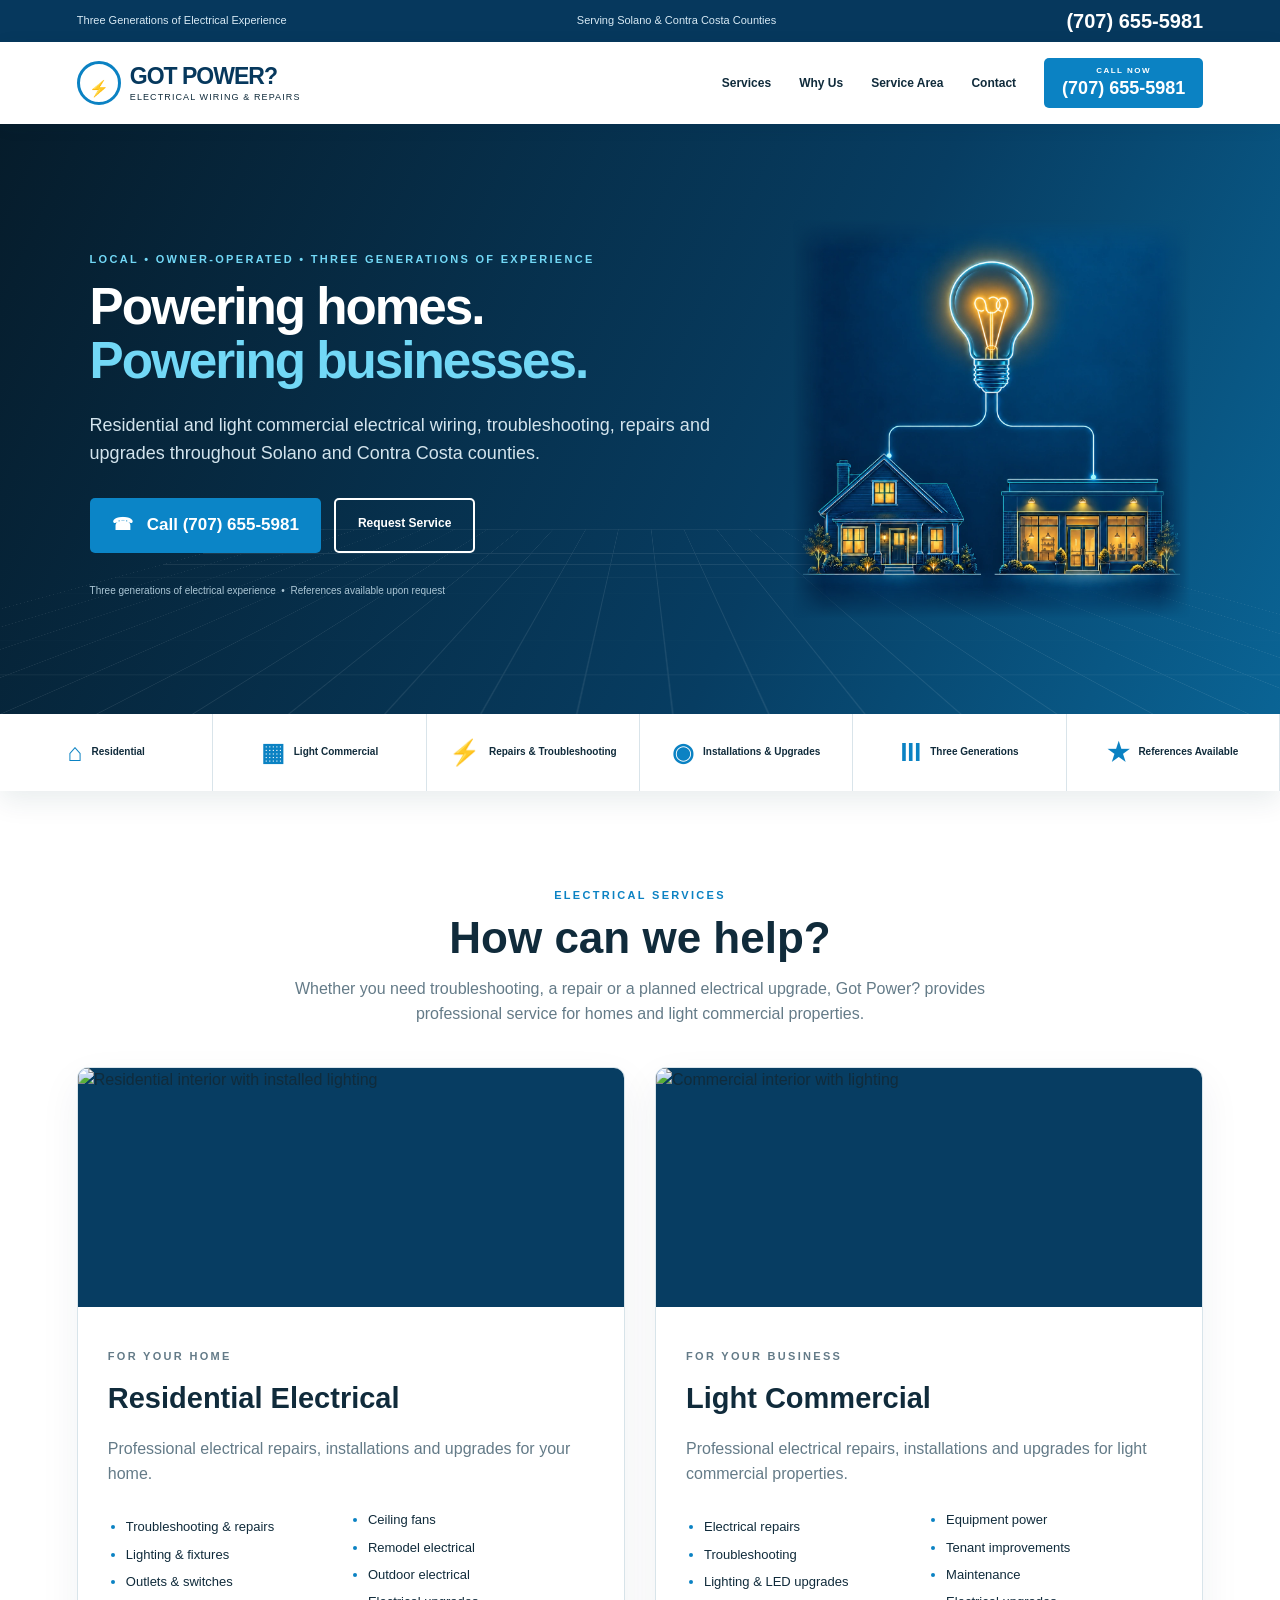
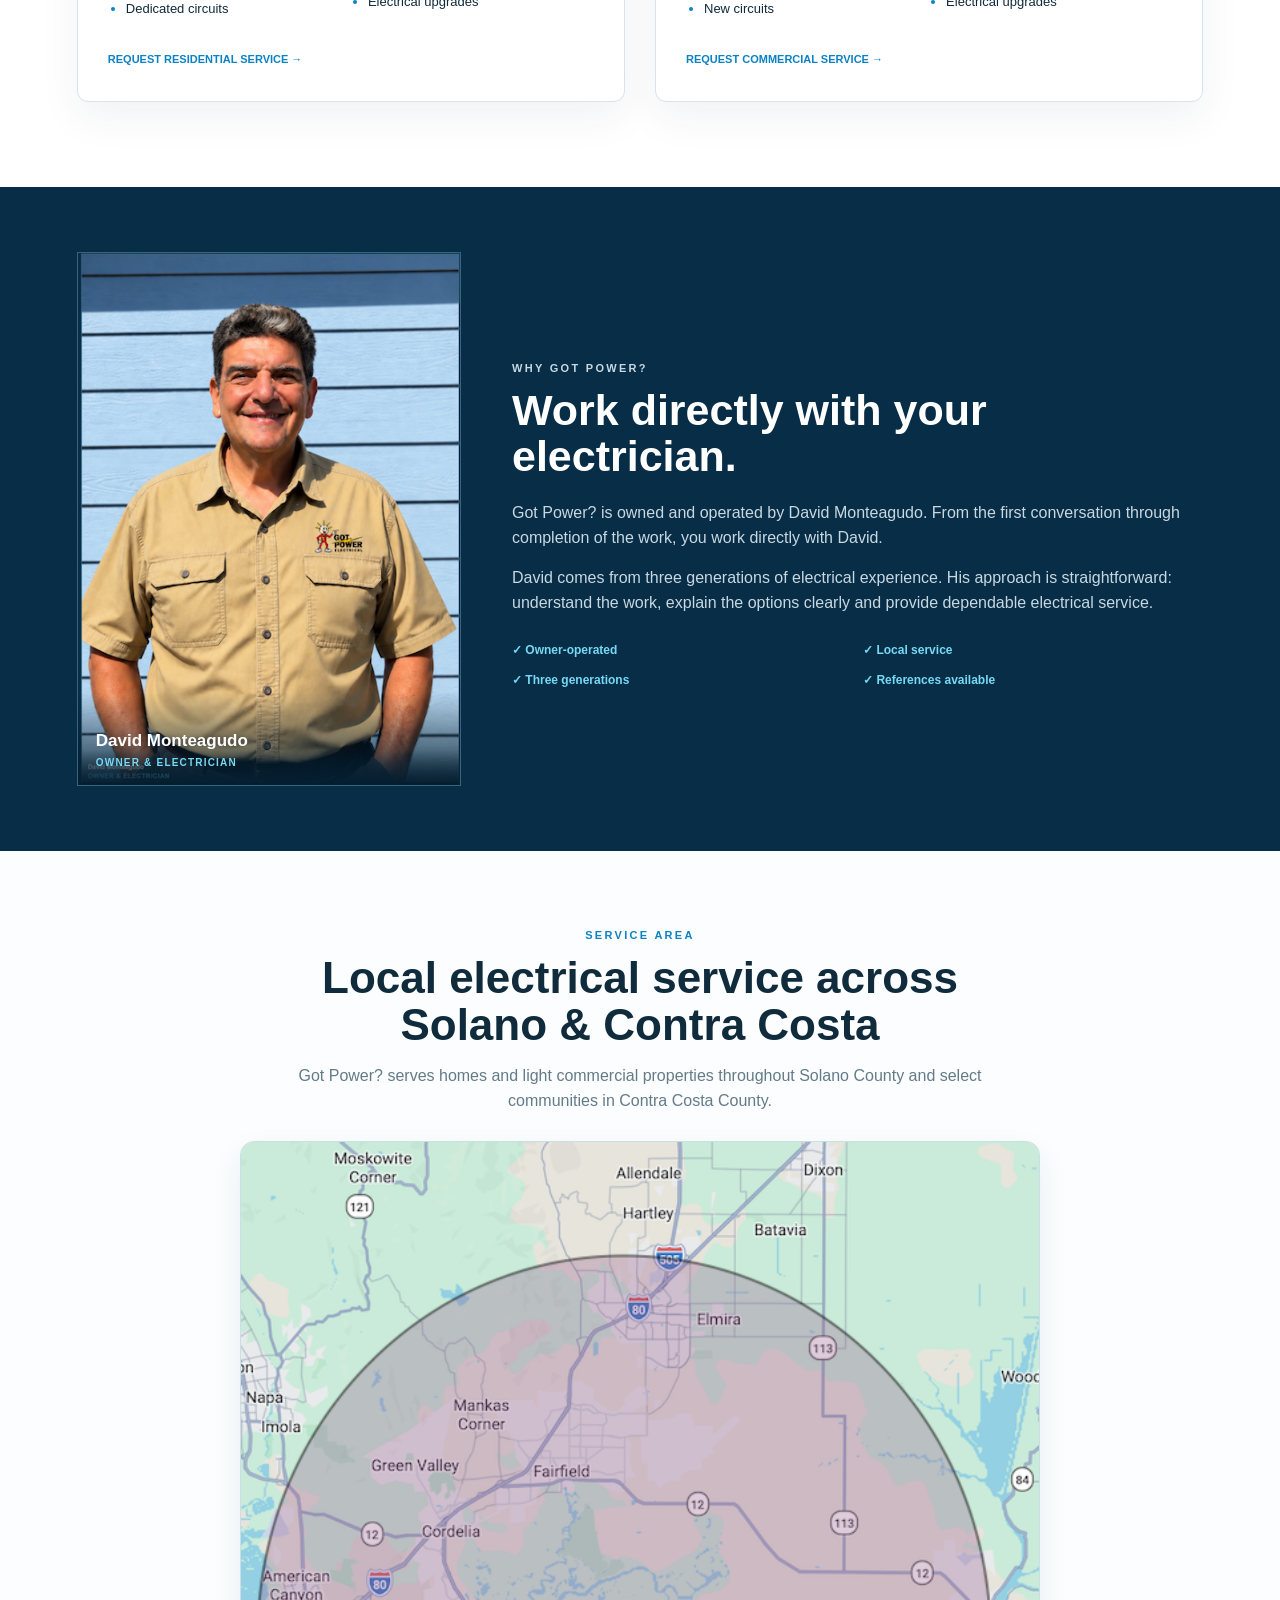
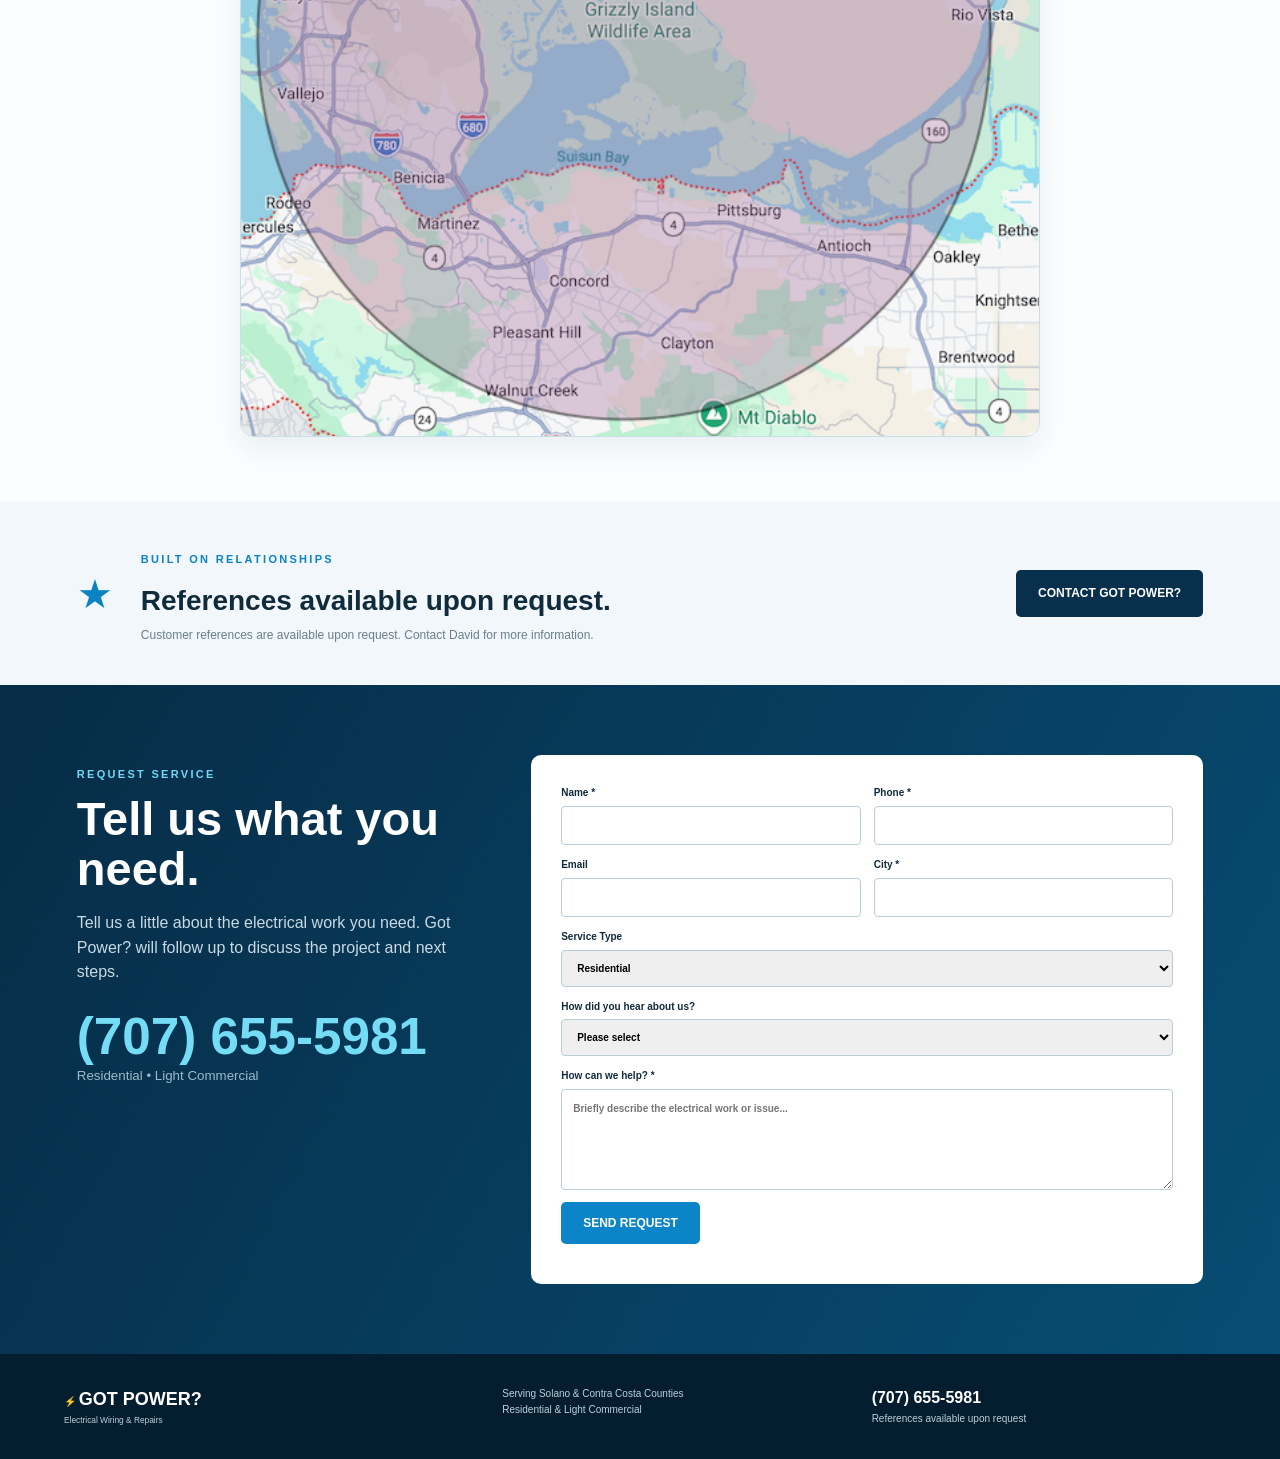
==== commit ea7ef0c1: "Replace hero house and badge with blended home and business artwork" ====
--- a/index.html
+++ b/index.html
@@ -1,11 +1,11 @@
 <!doctype html><html lang="en"><head><meta charset="utf-8"><meta name="viewport" content="width=device-width,initial-scale=1">
 <title>Got Power? | Residential & Light Commercial Electrical</title><meta name="description" content="Got Power? provides residential and light commercial electrical services throughout Solano County and central Contra Costa County.">
-<link rel="stylesheet" href="styles.css?v=form-20261012-4"><script type="application/ld+json">
+<link rel="stylesheet" href="styles.css?v=artwork-20261012-5"><script type="application/ld+json">
 {"@context":"https://schema.org","@type":"Electrician","name":"Got Power?","url":"https://gotpowerelectrical.com/","telephone":"+1-707-655-5981","email":"gotpower1989@yahoo.com","description":"Residential and light commercial electrical wiring, troubleshooting, repairs and upgrades serving Solano County and central Contra Costa County.","areaServed":["Fairfield, CA","Vacaville, CA","Vallejo, CA","Benicia, CA","Suisun City, CA","Rio Vista, CA","Dixon, CA","Martinez, CA","Pleasant Hill, CA","Concord, CA","Walnut Creek, CA","Clayton, CA","Lafayette, CA","Moraga, CA"]}
 </script>
 <script async src="https://www.googletagmanager.com/gtag/js?id=G-457JX3YZSF"></script><script>window.dataLayer=window.dataLayer||[];function gtag(){dataLayer.push(arguments);}gtag('js',new Date());gtag('config','G-457JX3YZSF');</script></head><body>
 <div class="topbar"><span>Three Generations of Electrical Experience</span><span>Serving Solano & Contra Costa Counties</span><a href="tel:+17076555981">(707) 655-5981</a></div><header><a class="logo" href="#home"><span class="logoicon"><i></i>⚡</span><span><strong>GOT POWER?</strong><small>ELECTRICAL WIRING & REPAIRS</small></span></a><button class="menu" aria-label="Menu">☰</button><nav><a href="#services">Services</a><a href="#about">Why Us</a><a href="#area">Service Area</a><a href="#contact">Contact</a></nav><a class="call" href="tel:+17076555981"><span>CALL NOW</span>(707) 655-5981</a></header><main id="home">
-<section class="hero"><div class="gridlines"></div><div class="heroCopy"><p class="eyebrow">LOCAL • OWNER-OPERATED • THREE GENERATIONS OF EXPERIENCE</p><h1>Powering homes.<br><span>Powering businesses.</span></h1><p>Residential and light commercial electrical wiring, troubleshooting, repairs and upgrades throughout Solano and Contra Costa counties.</p><div class="actions"><a class="button primary" href="tel:+17076555981">☎ &nbsp; Call (707) 655-5981</a><a class="button clear" href="#contact">Request Service</a></div><div class="mini">Three generations of electrical experience &nbsp;•&nbsp; References available upon request</div></div><div class="heroVisual"><div class="house"><div class="roof"></div><div class="body"><span class="window"></span><span class="door"></span></div></div><div class="cable"></div><div class="heroBadge"><b>⚡</b><strong>GOT POWER?</strong><small>Electrical Wiring & Repairs</small></div></div></section>
+<section class="hero"><div class="gridlines"></div><div class="heroCopy"><p class="eyebrow">LOCAL • OWNER-OPERATED • THREE GENERATIONS OF EXPERIENCE</p><h1>Powering homes.<br><span>Powering businesses.</span></h1><p>Residential and light commercial electrical wiring, troubleshooting, repairs and upgrades throughout Solano and Contra Costa counties.</p><div class="actions"><a class="button primary" href="tel:+17076555981">☎ &nbsp; Call (707) 655-5981</a><a class="button clear" href="#contact">Request Service</a></div><div class="mini">Three generations of electrical experience &nbsp;•&nbsp; References available upon request</div></div><div class="heroVisual heroArtwork"><img src="hero-home-business.webp" width="1254" height="1254" alt="An illuminated home and storefront connected to a glowing light bulb." fetchpriority="high" decoding="async"></div></section>
 <section class="trust"><div><b>⌂</b><span>Residential</span></div><div><b>▦</b><span>Light Commercial</span></div><div><b>⚡</b><span>Repairs & Troubleshooting</span></div><div><b>◉</b><span>Installations & Upgrades</span></div><div><b>III</b><span>Three Generations</span></div><div><b>★</b><span>References Available</span></div></section>
 <section id="services" class="section"><div class="heading"><p class="eyebrow blue">ELECTRICAL SERVICES</p><h2>How can we help?</h2><p>Whether you need troubleshooting, a repair or a planned electrical upgrade, Got Power? provides professional service for homes and light commercial properties.</p></div><div class="cards"><article><div class="servicePhotos singlePhoto"><img src="https://images.unsplash.com/photo-1558002038-1055907df827?auto=format&amp;fit=crop&amp;w=1400&amp;q=90" alt="Residential interior with installed lighting"></div><div class="cardbody"><p class="eyebrow blue">FOR YOUR HOME</p><h3>Residential Electrical</h3><p>Professional electrical repairs, installations and upgrades for your home.</p><ul><li>Troubleshooting & repairs</li><li>Lighting & fixtures</li><li>Outlets & switches</li><li>Dedicated circuits</li><li>Ceiling fans</li><li>Remodel electrical</li><li>Outdoor electrical</li><li>Electrical upgrades</li></ul><a href="#contact">REQUEST RESIDENTIAL SERVICE →</a></div></article><article><div class="servicePhotos singlePhoto"><img src="https://images.unsplash.com/photo-1497366811353-6870744d04b2?auto=format&amp;fit=crop&amp;w=1400&amp;q=90" alt="Commercial interior with lighting"></div><div class="cardbody"><p class="eyebrow blue">FOR YOUR BUSINESS</p><h3>Light Commercial</h3><p>Professional electrical repairs, installations and upgrades for light commercial properties.</p><ul><li>Electrical repairs</li><li>Troubleshooting</li><li>Lighting & LED upgrades</li><li>New circuits</li><li>Equipment power</li><li>Tenant improvements</li><li>Maintenance</li><li>Electrical upgrades</li></ul><a href="#contact">REQUEST COMMERCIAL SERVICE →</a></div></article></div></section>
 <section id="about" class="why"><figure class="ownerPhoto"><img src="Dave_Updated_size.png" loading="lazy" decoding="async" alt="David Monteagudo, owner of Got Power Electrical."><figcaption><strong>David Monteagudo</strong><span>Owner &amp; Electrician</span></figcaption></figure><div><p class="eyebrow cyan">WHY GOT POWER?</p><h2>Work directly with your electrician.</h2><p>Got Power? is owned and operated by David Monteagudo. From the first conversation through completion of the work, you work directly with David.</p><p>David comes from three generations of electrical experience. His approach is straightforward: understand the work, explain the options clearly and provide dependable electrical service.</p><div class="checks"><span>✓ Owner-operated</span><span>✓ Local service</span><span>✓ Three generations</span><span>✓ References available</span></div></div></section>
--- a/styles.css
+++ b/styles.css
@@ -12,3 +12,6 @@
 
 /* Use more desktop width for the contact form; retain mobile rules. */
 @media(min-width:851px){.contact{padding-left:6%;padding-right:6%;grid-template-columns:minmax(0,.75fr) minmax(0,1.25fr);gap:clamp(35px,4vw,65px)}.contact>div{min-width:0}.contact form{min-width:0}}
+
+/* Blend the home and business artwork into the existing hero background. */
+.heroArtwork{display:flex;align-items:center;justify-content:center;min-width:0;min-height:0;padding:24px 0;isolation:isolate}.heroArtwork img{display:block;width:100%;max-width:580px;height:auto;mix-blend-mode:screen;-webkit-mask-image:linear-gradient(to right,transparent,#000 8%,#000 92%,transparent),linear-gradient(to bottom,transparent,#000 8%,#000 92%,transparent);-webkit-mask-composite:source-in;mask-image:linear-gradient(to right,transparent,#000 8%,#000 92%,transparent),linear-gradient(to bottom,transparent,#000 8%,#000 92%,transparent);mask-composite:intersect}@media(max-width:850px){.heroArtwork{padding:0 0 30px}.heroArtwork img{max-width:430px}}
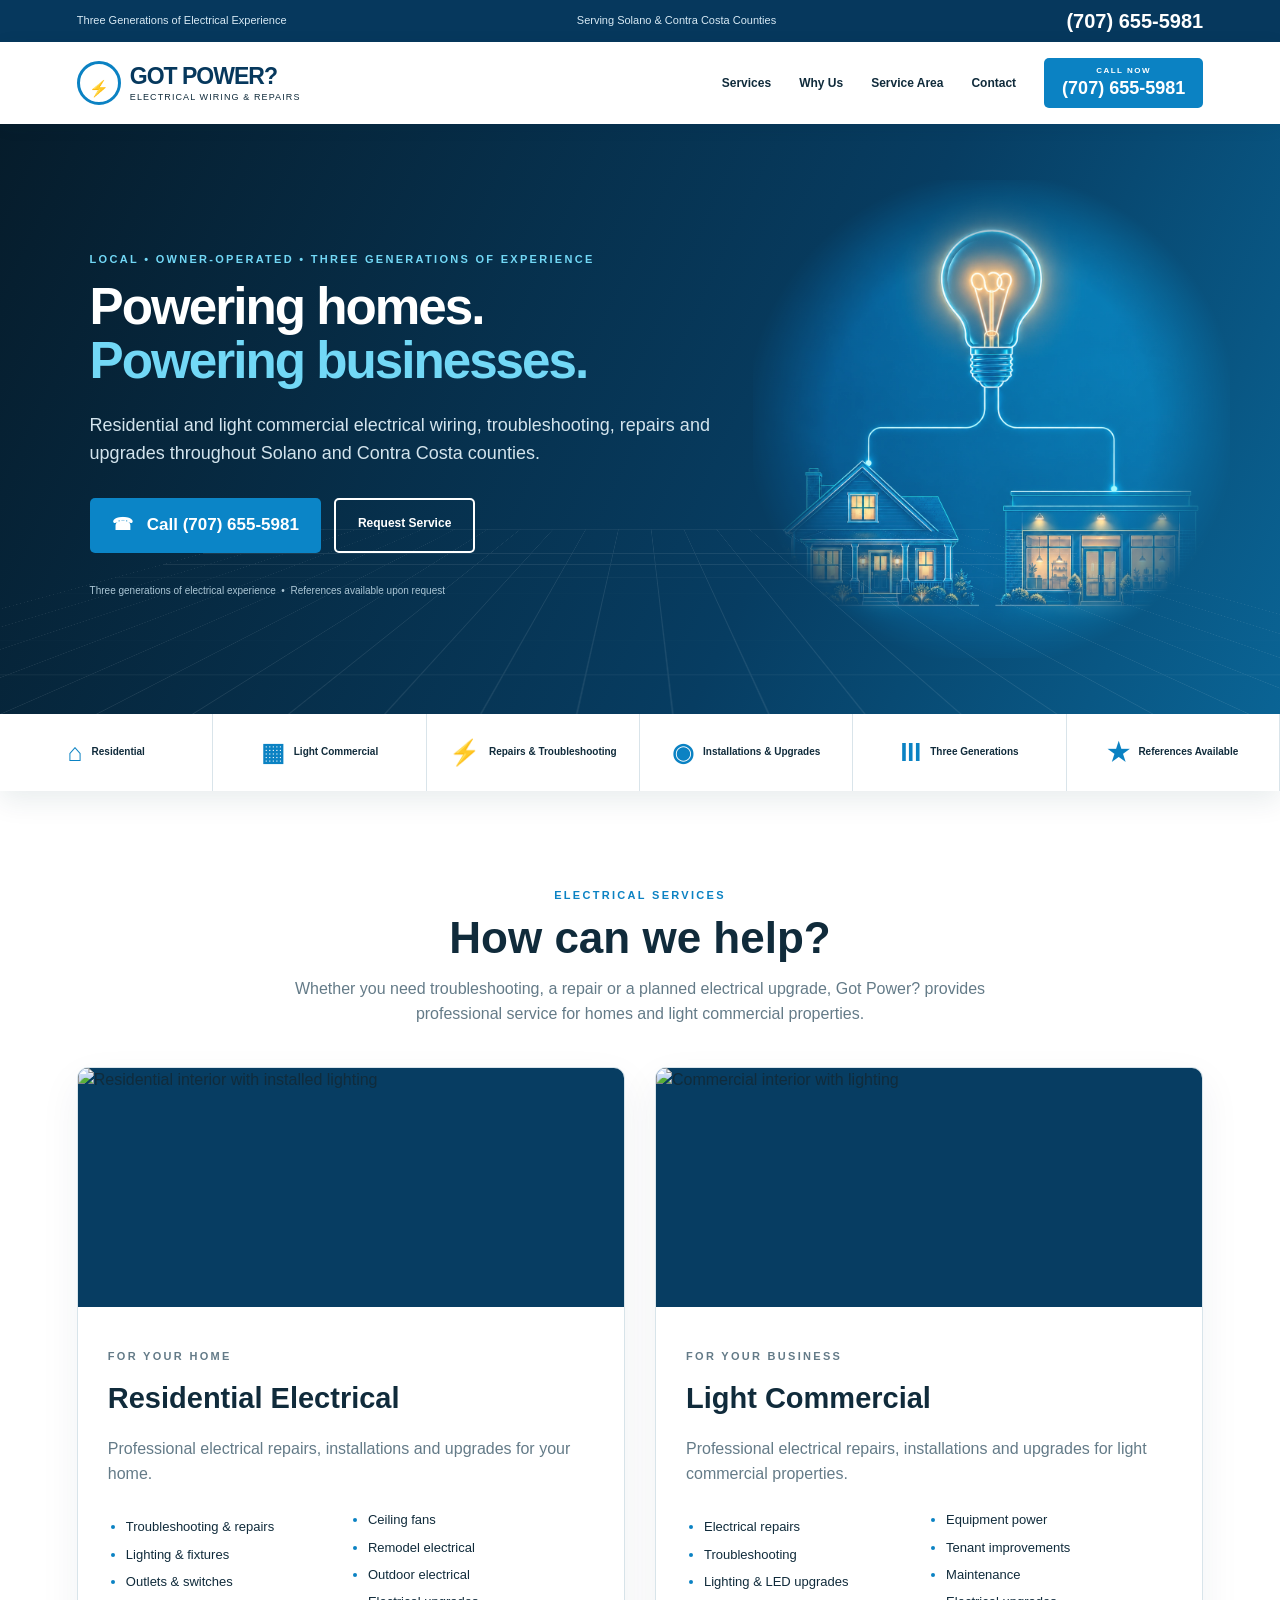
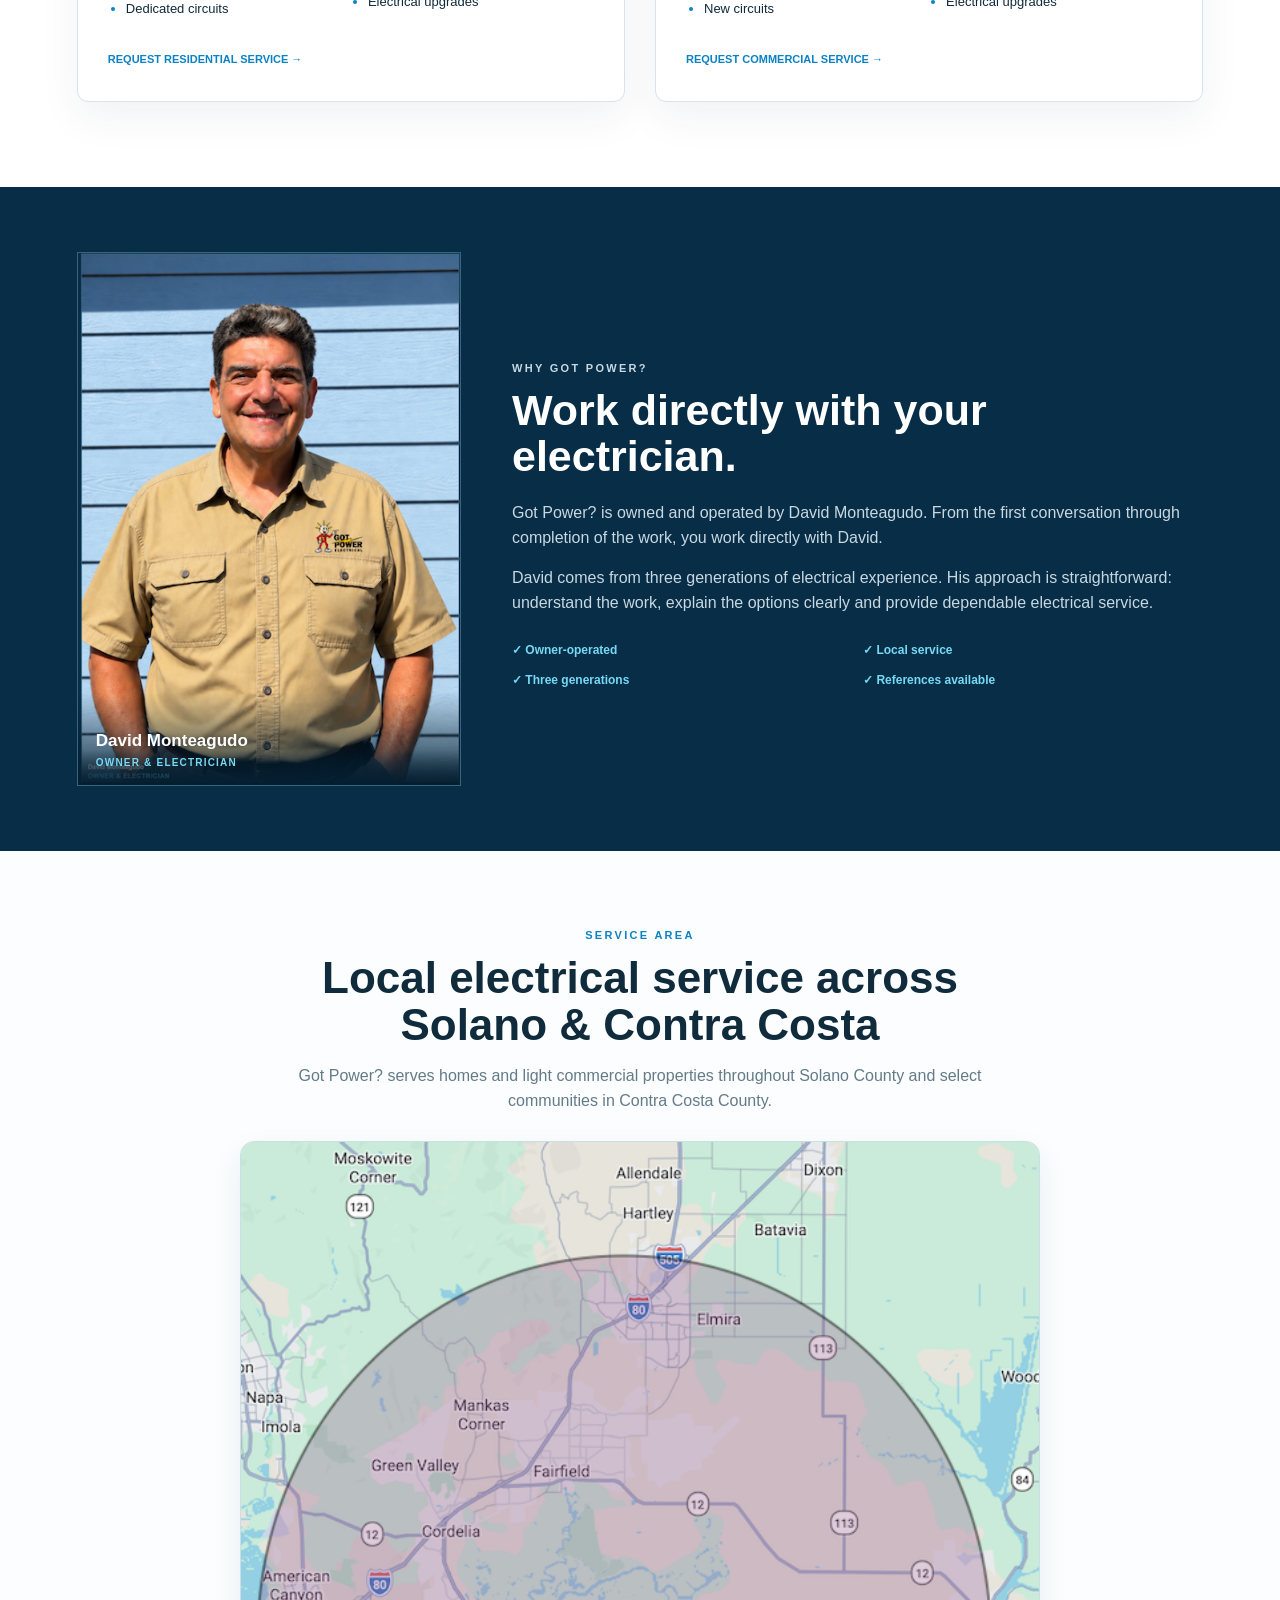
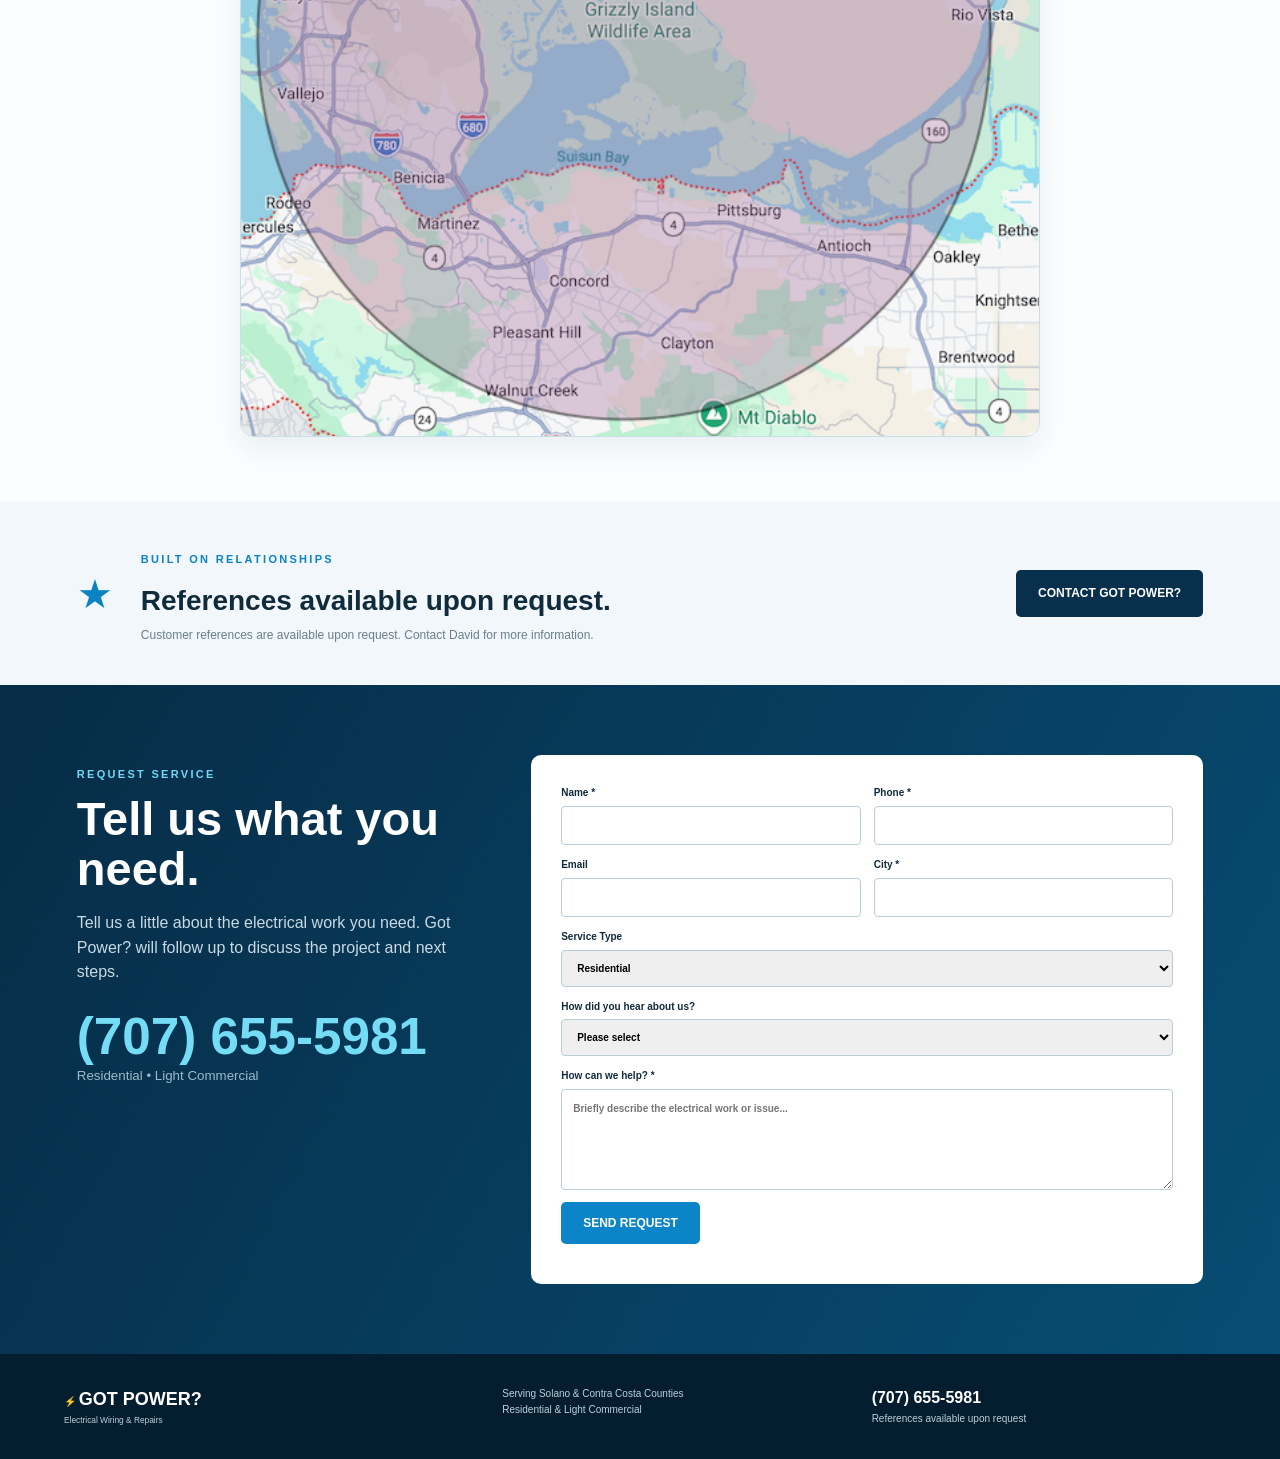
==== commit 304118c5: "Refresh stylesheet for wider blended hero artwork" ====
--- a/index.html
+++ b/index.html
@@ -1,6 +1,6 @@
 <!doctype html><html lang="en"><head><meta charset="utf-8"><meta name="viewport" content="width=device-width,initial-scale=1">
 <title>Got Power? | Residential & Light Commercial Electrical</title><meta name="description" content="Got Power? provides residential and light commercial electrical services throughout Solano County and central Contra Costa County.">
-<link rel="stylesheet" href="styles.css?v=artwork-20261012-5"><script type="application/ld+json">
+<link rel="stylesheet" href="styles.css?v=artwork-blend-20261012-6"><script type="application/ld+json">
 {"@context":"https://schema.org","@type":"Electrician","name":"Got Power?","url":"https://gotpowerelectrical.com/","telephone":"+1-707-655-5981","email":"gotpower1989@yahoo.com","description":"Residential and light commercial electrical wiring, troubleshooting, repairs and upgrades serving Solano County and central Contra Costa County.","areaServed":["Fairfield, CA","Vacaville, CA","Vallejo, CA","Benicia, CA","Suisun City, CA","Rio Vista, CA","Dixon, CA","Martinez, CA","Pleasant Hill, CA","Concord, CA","Walnut Creek, CA","Clayton, CA","Lafayette, CA","Moraga, CA"]}
 </script>
 <script async src="https://www.googletagmanager.com/gtag/js?id=G-457JX3YZSF"></script><script>window.dataLayer=window.dataLayer||[];function gtag(){dataLayer.push(arguments);}gtag('js',new Date());gtag('config','G-457JX3YZSF');</script></head><body>
--- a/styles.css
+++ b/styles.css
@@ -15,3 +15,6 @@
 
 /* Blend the home and business artwork into the existing hero background. */
 .heroArtwork{display:flex;align-items:center;justify-content:center;min-width:0;min-height:0;padding:24px 0;isolation:isolate}.heroArtwork img{display:block;width:100%;max-width:580px;height:auto;mix-blend-mode:screen;-webkit-mask-image:linear-gradient(to right,transparent,#000 8%,#000 92%,transparent),linear-gradient(to bottom,transparent,#000 8%,#000 92%,transparent);-webkit-mask-composite:source-in;mask-image:linear-gradient(to right,transparent,#000 8%,#000 92%,transparent),linear-gradient(to bottom,transparent,#000 8%,#000 92%,transparent);mask-composite:intersect}@media(max-width:850px){.heroArtwork{padding:0 0 30px}.heroArtwork img{max-width:430px}}
+
+/* Let the artwork blend with the hero itself, rather than an isolated layer. */
+.heroArtwork{isolation:auto}.heroArtwork img{-webkit-mask-image:radial-gradient(ellipse at center,#000 48%,transparent 73%);mask-image:radial-gradient(ellipse at center,#000 48%,transparent 73%);-webkit-mask-composite:source-over;mask-composite:add}@media(min-width:851px){.heroArtwork img{width:120%;max-width:740px;flex-shrink:0}}
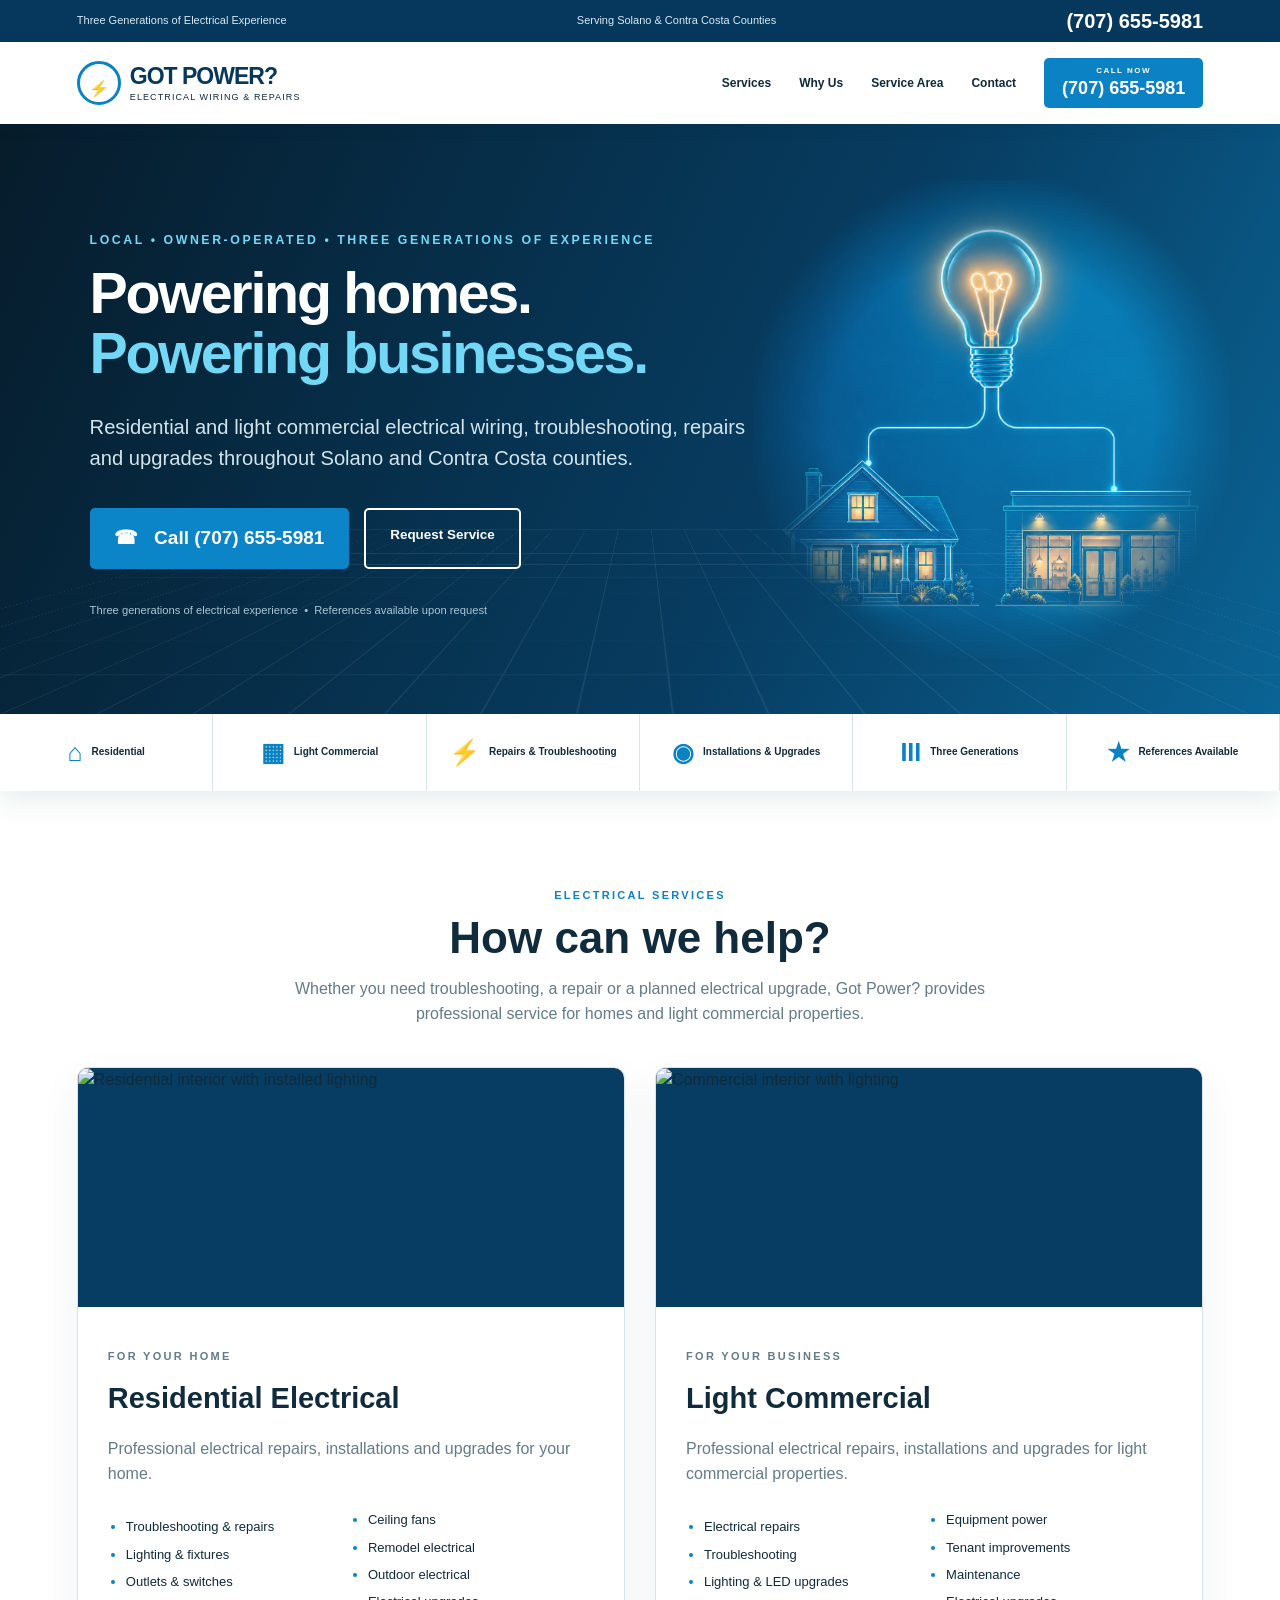
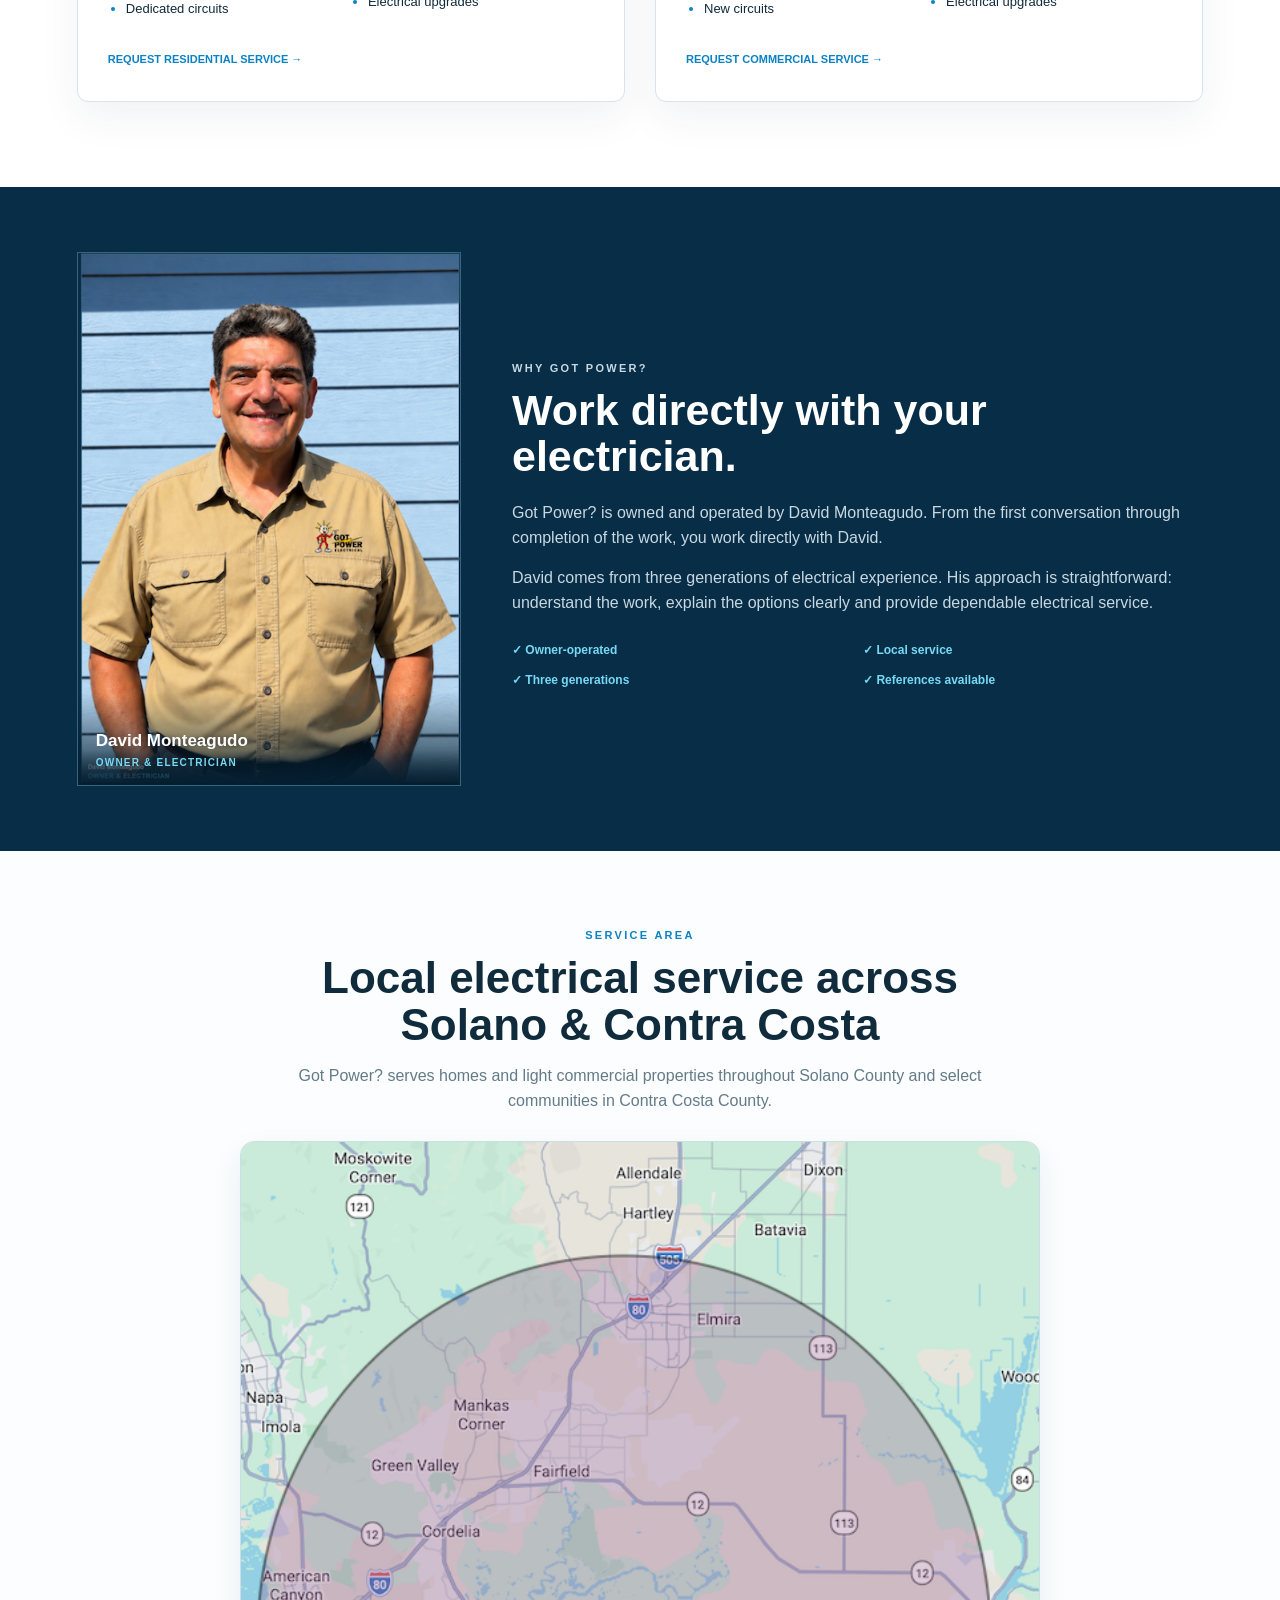
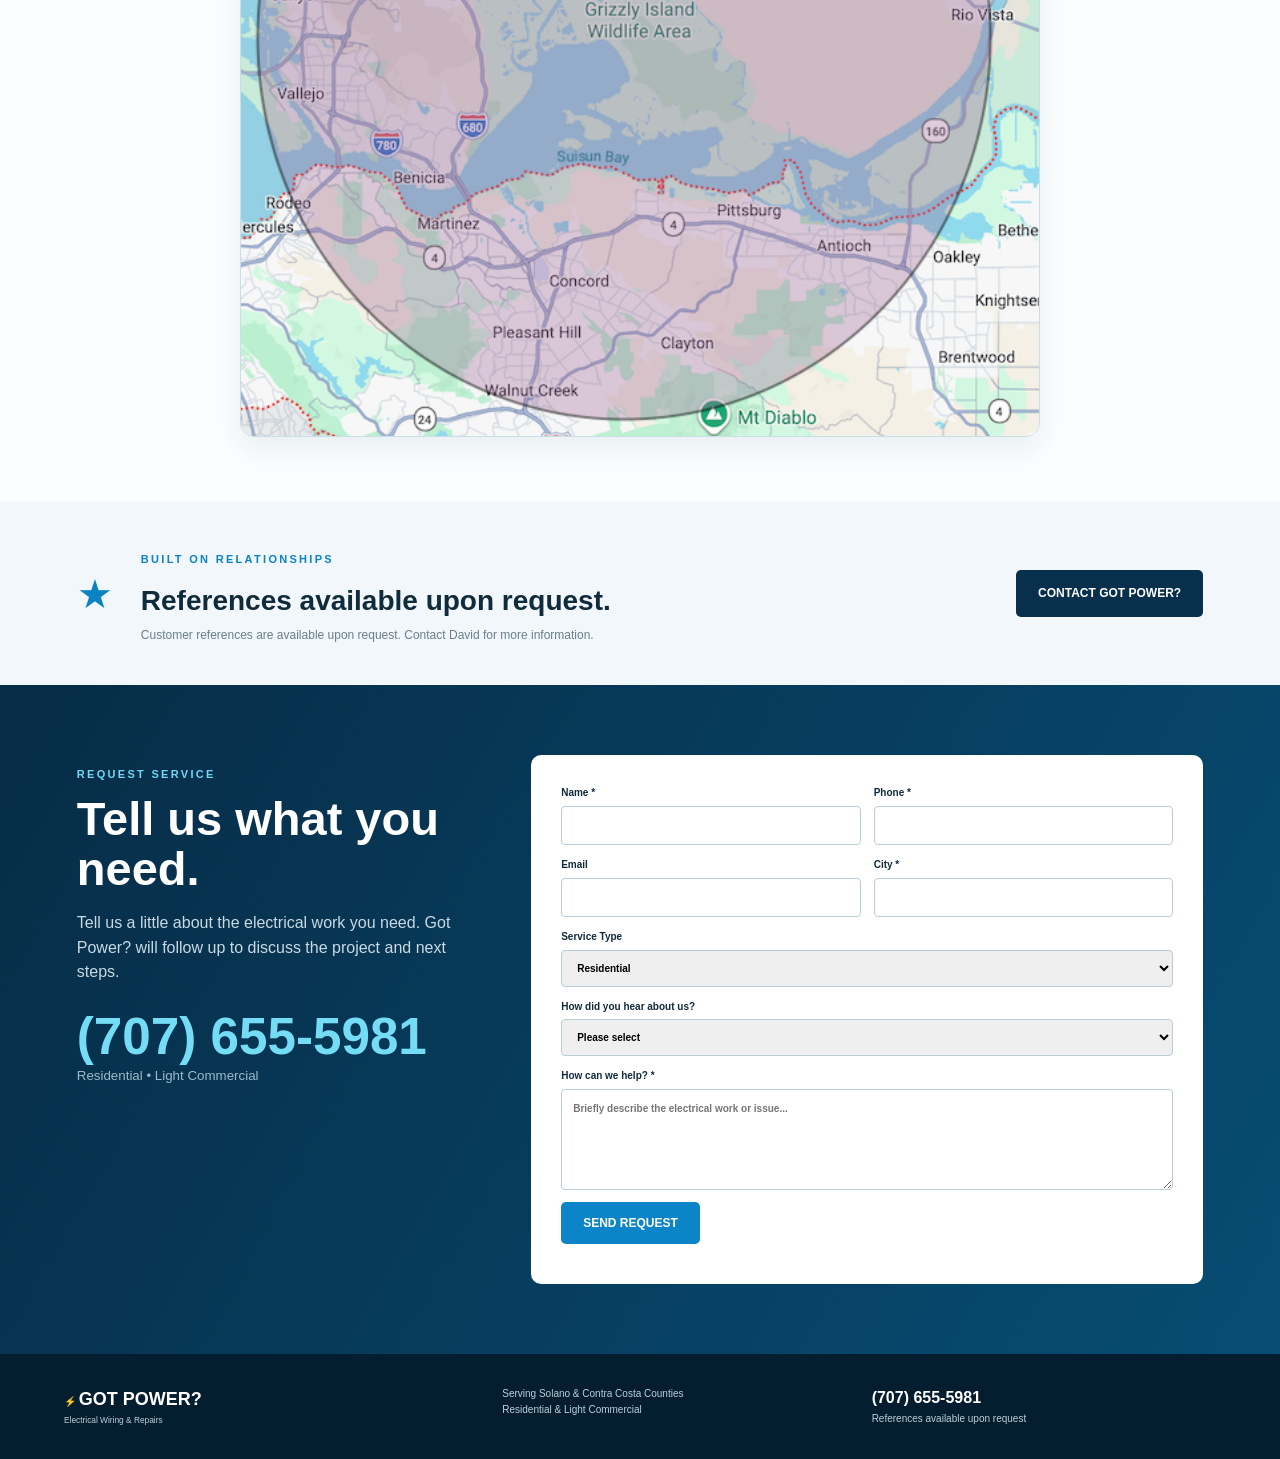
==== commit fd38ca4e: "Refresh stylesheet for proportional hero text enlargement" ====
--- a/index.html
+++ b/index.html
@@ -1,6 +1,6 @@
 <!doctype html><html lang="en"><head><meta charset="utf-8"><meta name="viewport" content="width=device-width,initial-scale=1">
 <title>Got Power? | Residential & Light Commercial Electrical</title><meta name="description" content="Got Power? provides residential and light commercial electrical services throughout Solano County and central Contra Costa County.">
-<link rel="stylesheet" href="styles.css?v=artwork-blend-20261012-6"><script type="application/ld+json">
+<link rel="stylesheet" href="styles.css?v=hero-text-20261012-7"><script type="application/ld+json">
 {"@context":"https://schema.org","@type":"Electrician","name":"Got Power?","url":"https://gotpowerelectrical.com/","telephone":"+1-707-655-5981","email":"gotpower1989@yahoo.com","description":"Residential and light commercial electrical wiring, troubleshooting, repairs and upgrades serving Solano County and central Contra Costa County.","areaServed":["Fairfield, CA","Vacaville, CA","Vallejo, CA","Benicia, CA","Suisun City, CA","Rio Vista, CA","Dixon, CA","Martinez, CA","Pleasant Hill, CA","Concord, CA","Walnut Creek, CA","Clayton, CA","Lafayette, CA","Moraga, CA"]}
 </script>
 <script async src="https://www.googletagmanager.com/gtag/js?id=G-457JX3YZSF"></script><script>window.dataLayer=window.dataLayer||[];function gtag(){dataLayer.push(arguments);}gtag('js',new Date());gtag('config','G-457JX3YZSF');</script></head><body>
--- a/styles.css
+++ b/styles.css
@@ -18,3 +18,6 @@
 
 /* Let the artwork blend with the hero itself, rather than an isolated layer. */
 .heroArtwork{isolation:auto}.heroArtwork img{-webkit-mask-image:radial-gradient(ellipse at center,#000 48%,transparent 73%);mask-image:radial-gradient(ellipse at center,#000 48%,transparent 73%);-webkit-mask-composite:source-over;mask-composite:add}@media(min-width:851px){.heroArtwork img{width:120%;max-width:740px;flex-shrink:0}}
+
+/* Enlarge the desktop hero text group proportionally by 12 percent. */
+@media(min-width:851px){.heroCopy .eyebrow{font-size:12.32px;letter-spacing:2.576px}.heroCopy h1{font-size:clamp(53.76px,4.48vw,89.6px);letter-spacing:-2.24px;margin:13.44px 0 28px}.heroCopy>p:not(.eyebrow){font-size:20.16px;max-width:705.6px}.heroCopy .actions{gap:14.56px;margin:33.6px 0}.heroCopy .button{font-size:13.44px;padding:15.68px 24.64px}.heroCopy .actions .primary{font-size:19.04px}.heroCopy .mini{font-size:11.2px}}
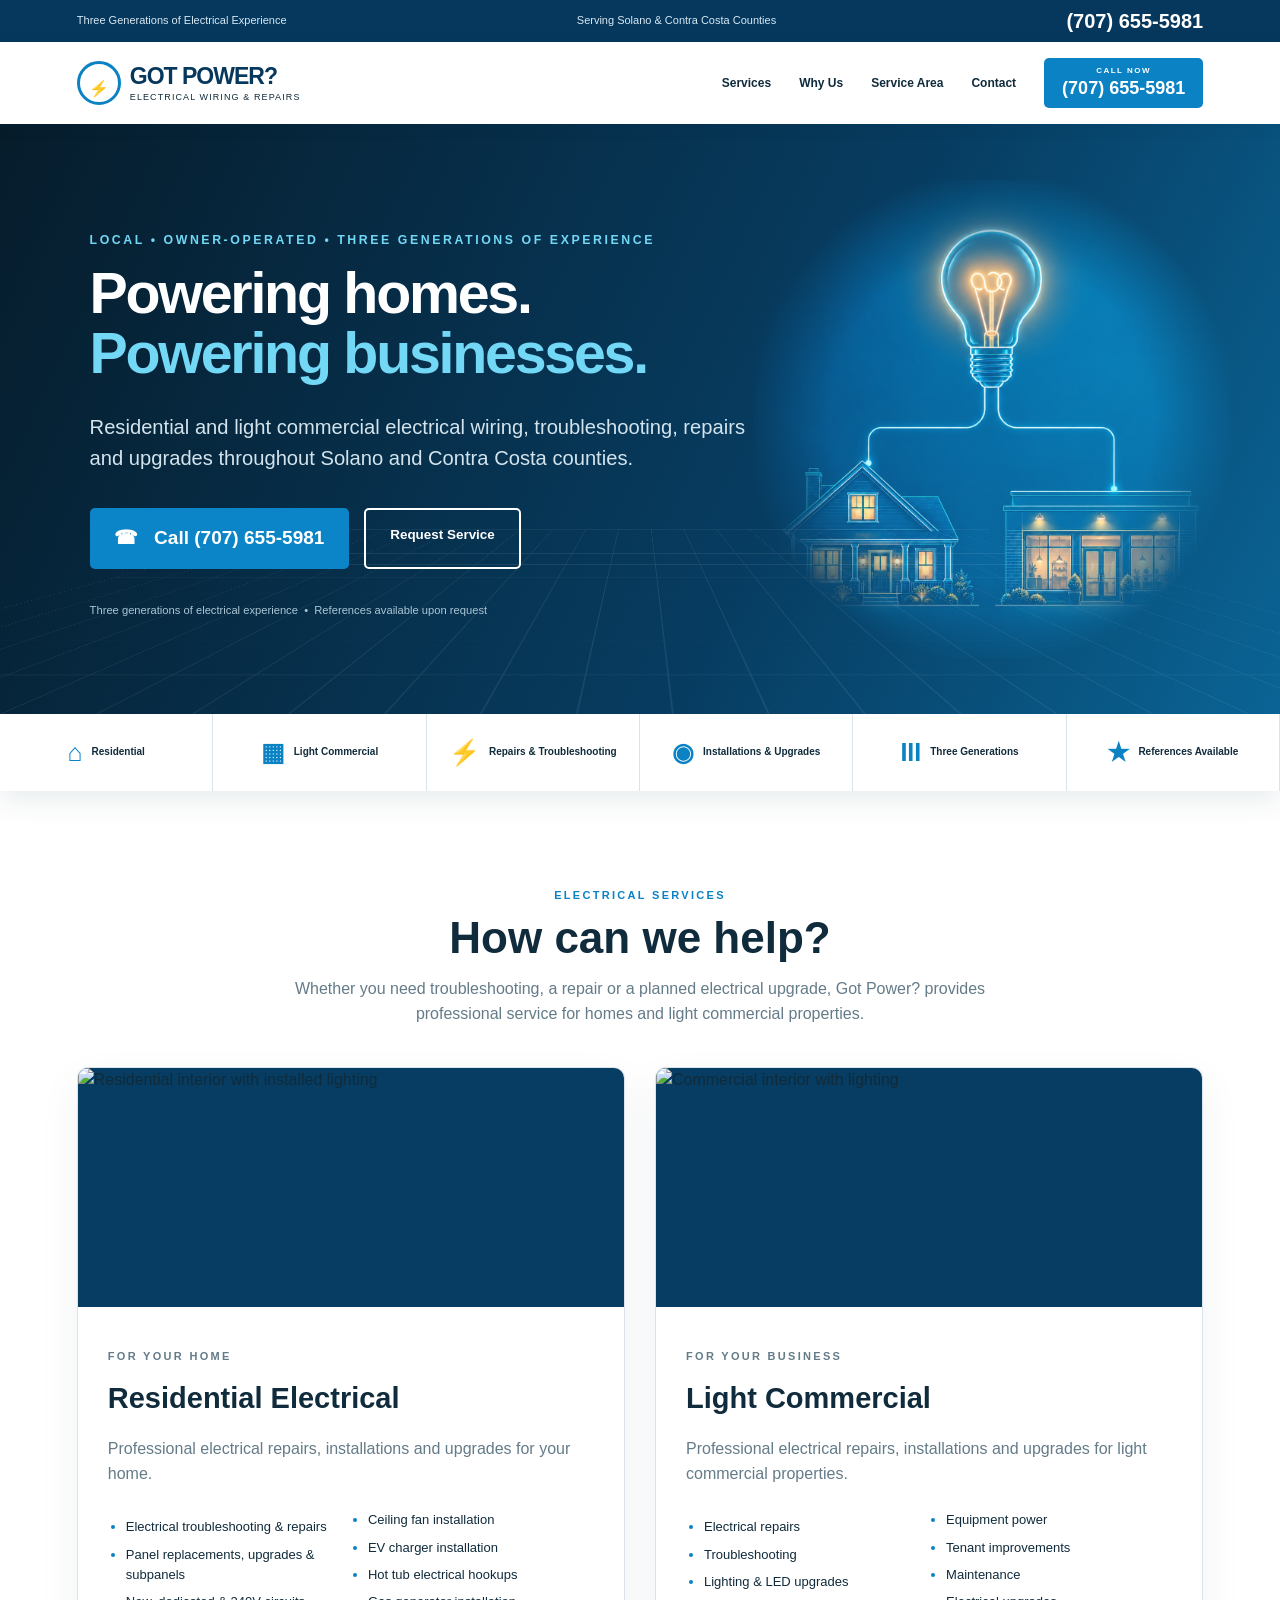
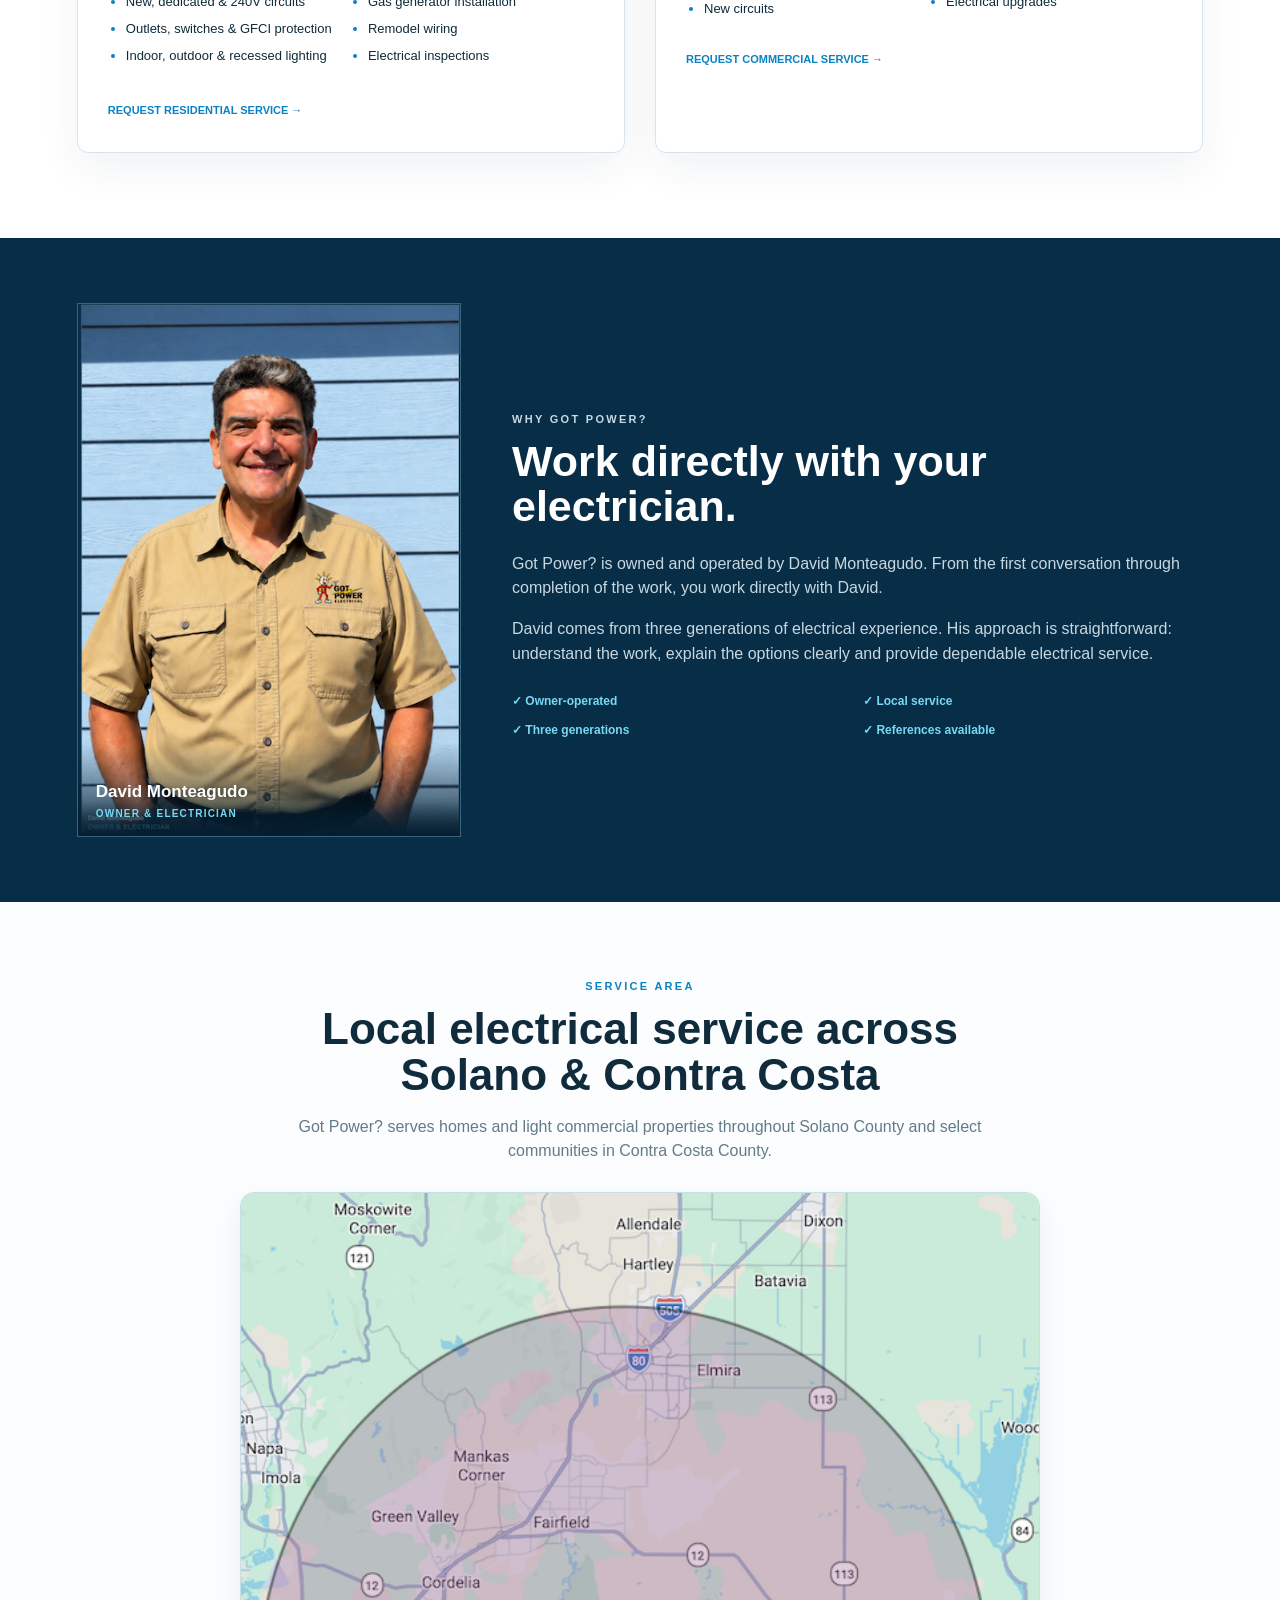
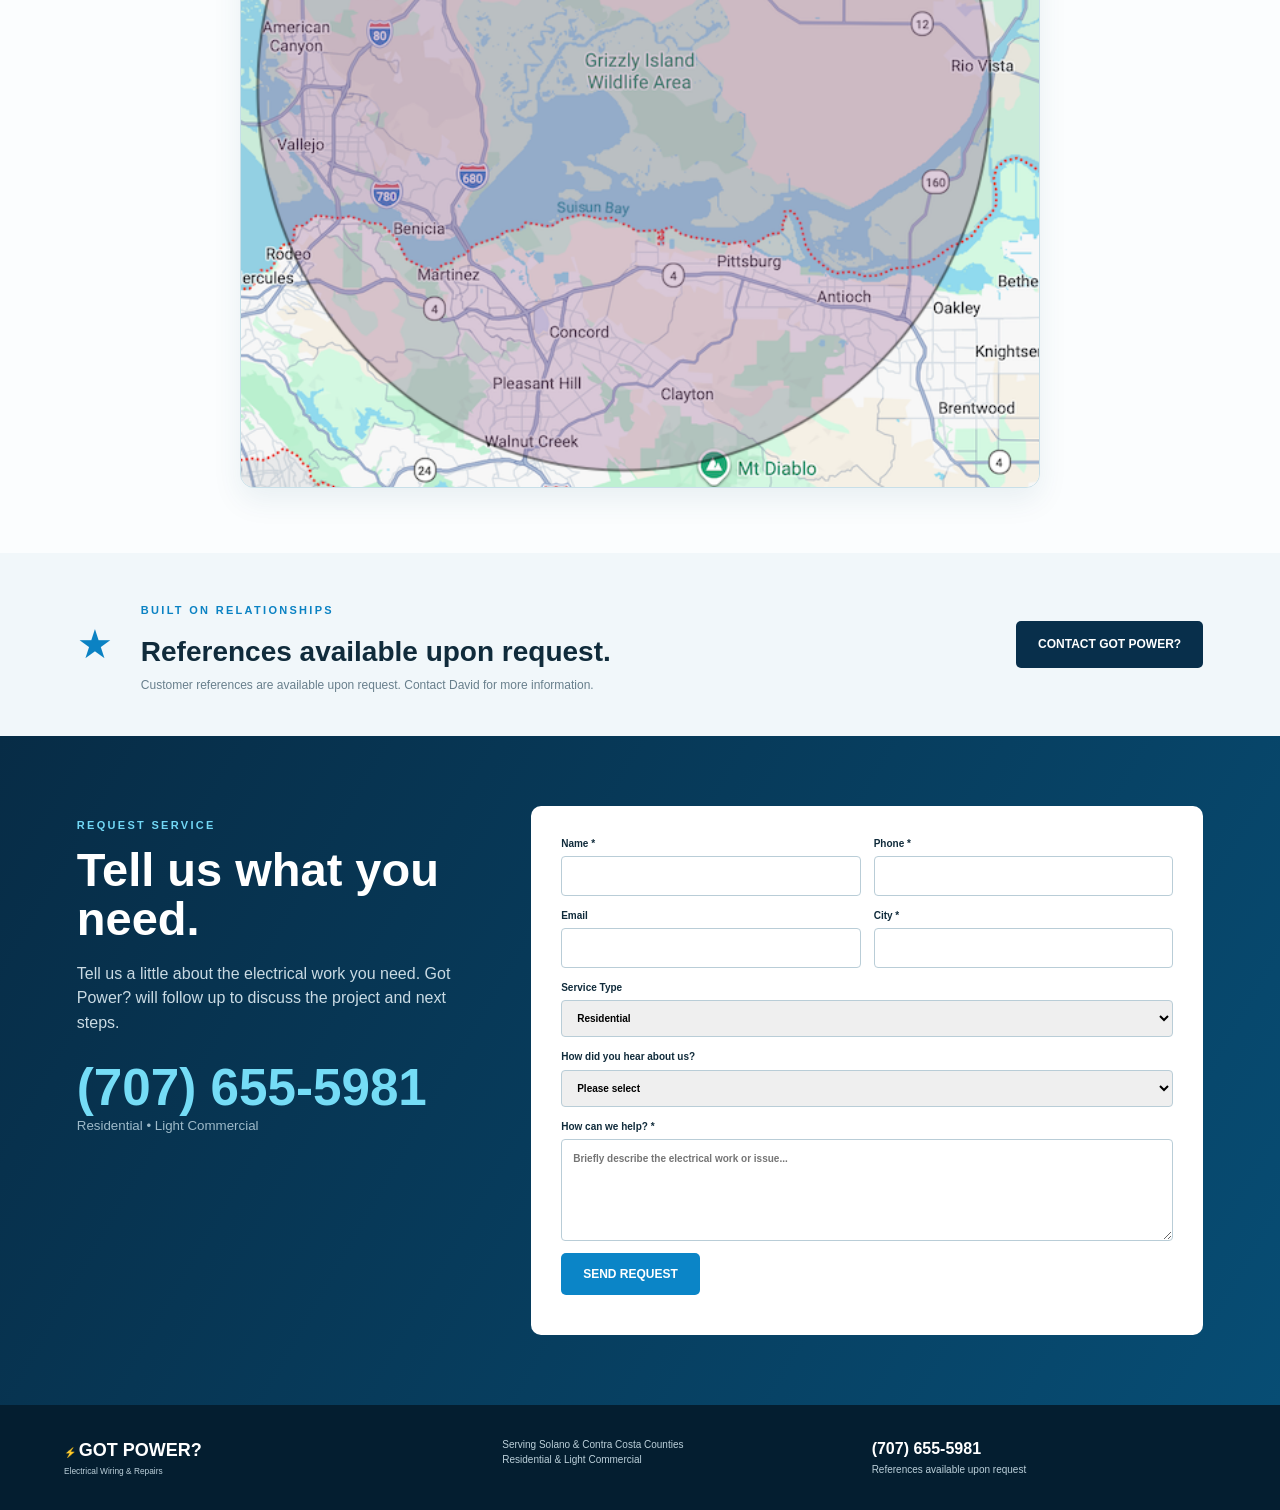
==== commit 0d9bca02: "Clarify residential services and consolidate overlapping scope" ====
--- a/index.html
+++ b/index.html
@@ -7,7 +7,7 @@
 <div class="topbar"><span>Three Generations of Electrical Experience</span><span>Serving Solano & Contra Costa Counties</span><a href="tel:+17076555981">(707) 655-5981</a></div><header><a class="logo" href="#home"><span class="logoicon"><i></i>⚡</span><span><strong>GOT POWER?</strong><small>ELECTRICAL WIRING & REPAIRS</small></span></a><button class="menu" aria-label="Menu">☰</button><nav><a href="#services">Services</a><a href="#about">Why Us</a><a href="#area">Service Area</a><a href="#contact">Contact</a></nav><a class="call" href="tel:+17076555981"><span>CALL NOW</span>(707) 655-5981</a></header><main id="home">
 <section class="hero"><div class="gridlines"></div><div class="heroCopy"><p class="eyebrow">LOCAL • OWNER-OPERATED • THREE GENERATIONS OF EXPERIENCE</p><h1>Powering homes.<br><span>Powering businesses.</span></h1><p>Residential and light commercial electrical wiring, troubleshooting, repairs and upgrades throughout Solano and Contra Costa counties.</p><div class="actions"><a class="button primary" href="tel:+17076555981">☎ &nbsp; Call (707) 655-5981</a><a class="button clear" href="#contact">Request Service</a></div><div class="mini">Three generations of electrical experience &nbsp;•&nbsp; References available upon request</div></div><div class="heroVisual heroArtwork"><img src="hero-home-business.webp" width="1254" height="1254" alt="An illuminated home and storefront connected to a glowing light bulb." fetchpriority="high" decoding="async"></div></section>
 <section class="trust"><div><b>⌂</b><span>Residential</span></div><div><b>▦</b><span>Light Commercial</span></div><div><b>⚡</b><span>Repairs & Troubleshooting</span></div><div><b>◉</b><span>Installations & Upgrades</span></div><div><b>III</b><span>Three Generations</span></div><div><b>★</b><span>References Available</span></div></section>
-<section id="services" class="section"><div class="heading"><p class="eyebrow blue">ELECTRICAL SERVICES</p><h2>How can we help?</h2><p>Whether you need troubleshooting, a repair or a planned electrical upgrade, Got Power? provides professional service for homes and light commercial properties.</p></div><div class="cards"><article><div class="servicePhotos singlePhoto"><img src="https://images.unsplash.com/photo-1558002038-1055907df827?auto=format&amp;fit=crop&amp;w=1400&amp;q=90" alt="Residential interior with installed lighting"></div><div class="cardbody"><p class="eyebrow blue">FOR YOUR HOME</p><h3>Residential Electrical</h3><p>Professional electrical repairs, installations and upgrades for your home.</p><ul><li>Troubleshooting & repairs</li><li>Lighting & fixtures</li><li>Outlets & switches</li><li>Dedicated circuits</li><li>Ceiling fans</li><li>Remodel electrical</li><li>Outdoor electrical</li><li>Electrical upgrades</li></ul><a href="#contact">REQUEST RESIDENTIAL SERVICE →</a></div></article><article><div class="servicePhotos singlePhoto"><img src="https://images.unsplash.com/photo-1497366811353-6870744d04b2?auto=format&amp;fit=crop&amp;w=1400&amp;q=90" alt="Commercial interior with lighting"></div><div class="cardbody"><p class="eyebrow blue">FOR YOUR BUSINESS</p><h3>Light Commercial</h3><p>Professional electrical repairs, installations and upgrades for light commercial properties.</p><ul><li>Electrical repairs</li><li>Troubleshooting</li><li>Lighting & LED upgrades</li><li>New circuits</li><li>Equipment power</li><li>Tenant improvements</li><li>Maintenance</li><li>Electrical upgrades</li></ul><a href="#contact">REQUEST COMMERCIAL SERVICE →</a></div></article></div></section>
+<section id="services" class="section"><div class="heading"><p class="eyebrow blue">ELECTRICAL SERVICES</p><h2>How can we help?</h2><p>Whether you need troubleshooting, a repair or a planned electrical upgrade, Got Power? provides professional service for homes and light commercial properties.</p></div><div class="cards"><article><div class="servicePhotos singlePhoto"><img src="https://images.unsplash.com/photo-1558002038-1055907df827?auto=format&amp;fit=crop&amp;w=1400&amp;q=90" alt="Residential interior with installed lighting"></div><div class="cardbody"><p class="eyebrow blue">FOR YOUR HOME</p><h3>Residential Electrical</h3><p>Professional electrical repairs, installations and upgrades for your home.</p><ul><li>Electrical troubleshooting & repairs</li><li>Panel replacements, upgrades & subpanels</li><li>New, dedicated & 240V circuits</li><li>Outlets, switches & GFCI protection</li><li>Indoor, outdoor & recessed lighting</li><li>Ceiling fan installation</li><li>EV charger installation</li><li>Hot tub electrical hookups</li><li>Gas generator installation</li><li>Remodel wiring</li><li>Electrical inspections</li></ul><a href="#contact">REQUEST RESIDENTIAL SERVICE →</a></div></article><article><div class="servicePhotos singlePhoto"><img src="https://images.unsplash.com/photo-1497366811353-6870744d04b2?auto=format&amp;fit=crop&amp;w=1400&amp;q=90" alt="Commercial interior with lighting"></div><div class="cardbody"><p class="eyebrow blue">FOR YOUR BUSINESS</p><h3>Light Commercial</h3><p>Professional electrical repairs, installations and upgrades for light commercial properties.</p><ul><li>Electrical repairs</li><li>Troubleshooting</li><li>Lighting & LED upgrades</li><li>New circuits</li><li>Equipment power</li><li>Tenant improvements</li><li>Maintenance</li><li>Electrical upgrades</li></ul><a href="#contact">REQUEST COMMERCIAL SERVICE →</a></div></article></div></section>
 <section id="about" class="why"><figure class="ownerPhoto"><img src="Dave_Updated_size.png" loading="lazy" decoding="async" alt="David Monteagudo, owner of Got Power Electrical."><figcaption><strong>David Monteagudo</strong><span>Owner &amp; Electrician</span></figcaption></figure><div><p class="eyebrow cyan">WHY GOT POWER?</p><h2>Work directly with your electrician.</h2><p>Got Power? is owned and operated by David Monteagudo. From the first conversation through completion of the work, you work directly with David.</p><p>David comes from three generations of electrical experience. His approach is straightforward: understand the work, explain the options clearly and provide dependable electrical service.</p><div class="checks"><span>✓ Owner-operated</span><span>✓ Local service</span><span>✓ Three generations</span><span>✓ References available</span></div></div></section>
 <section id="area" class="area areaMapOnly"><div class="areaIntro"><p class="eyebrow blue">SERVICE AREA</p><h2>Local electrical service across Solano & Contra Costa</h2><p>Got Power? serves homes and light commercial properties throughout Solano County and select communities in Contra Costa County.</p></div><figure class="serviceMapImage"><img src="service-area-map2.png?v=shaded-20261012" loading="lazy" alt="Map of Got Power service area across Solano County and Contra Costa County."></figure></section>
 <section class="references"><span>★</span><div><p class="eyebrow blue">BUILT ON RELATIONSHIPS</p><h2>References available upon request.</h2><p>Customer references are available upon request. Contact David for more information.</p></div><a class="button dark" href="#contact">CONTACT GOT POWER?</a></section>
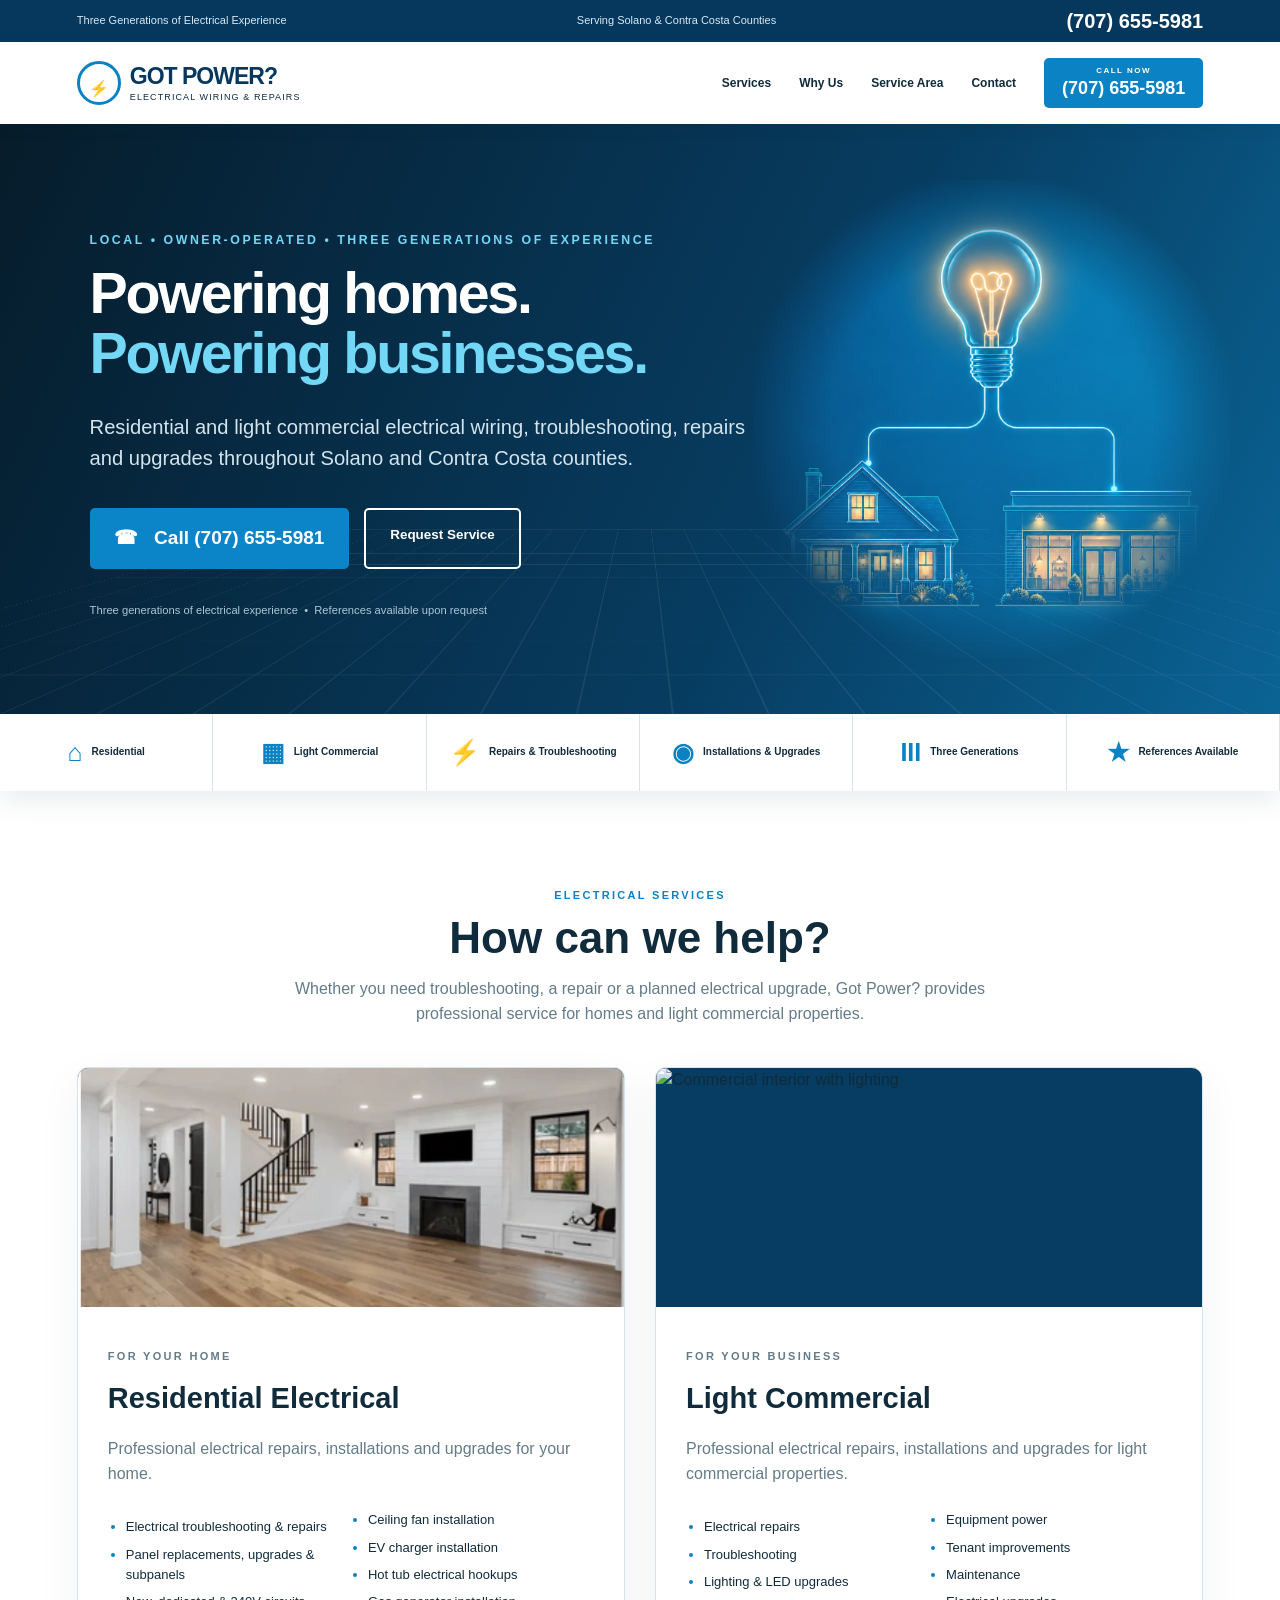
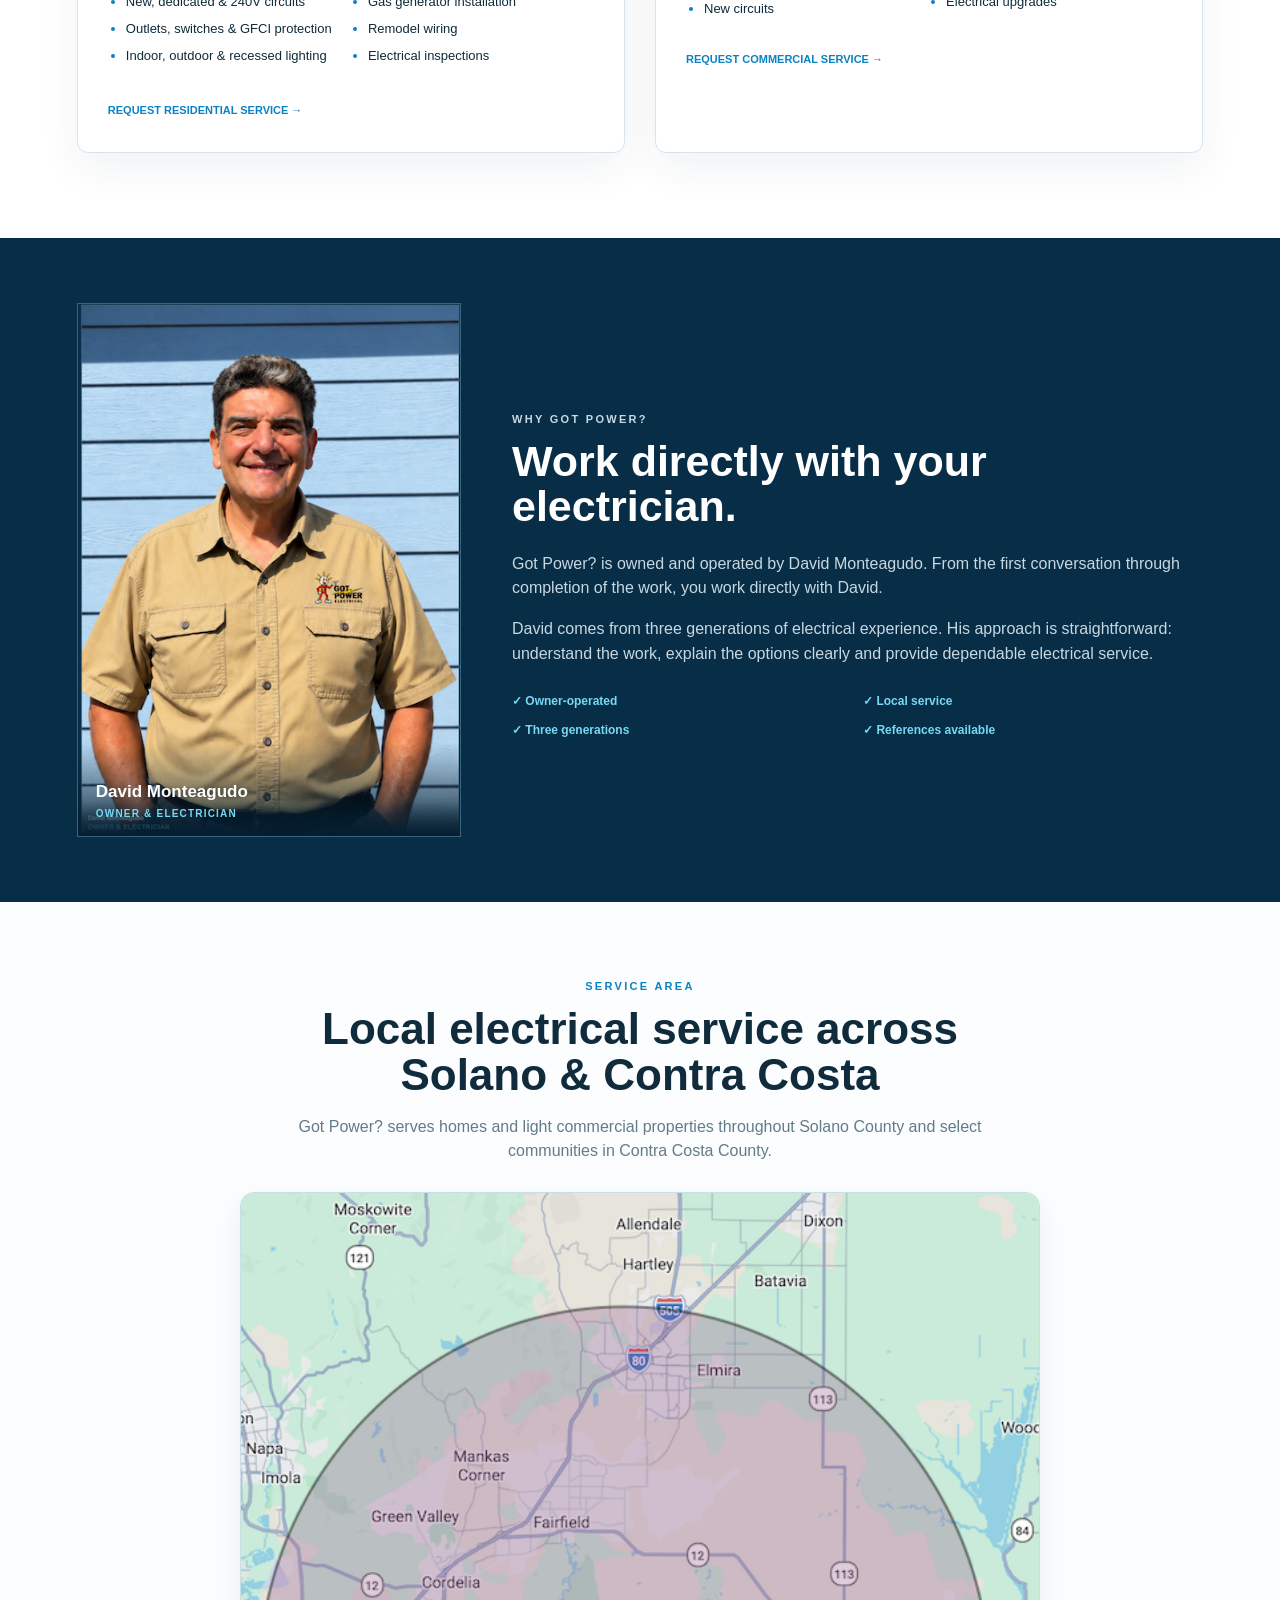
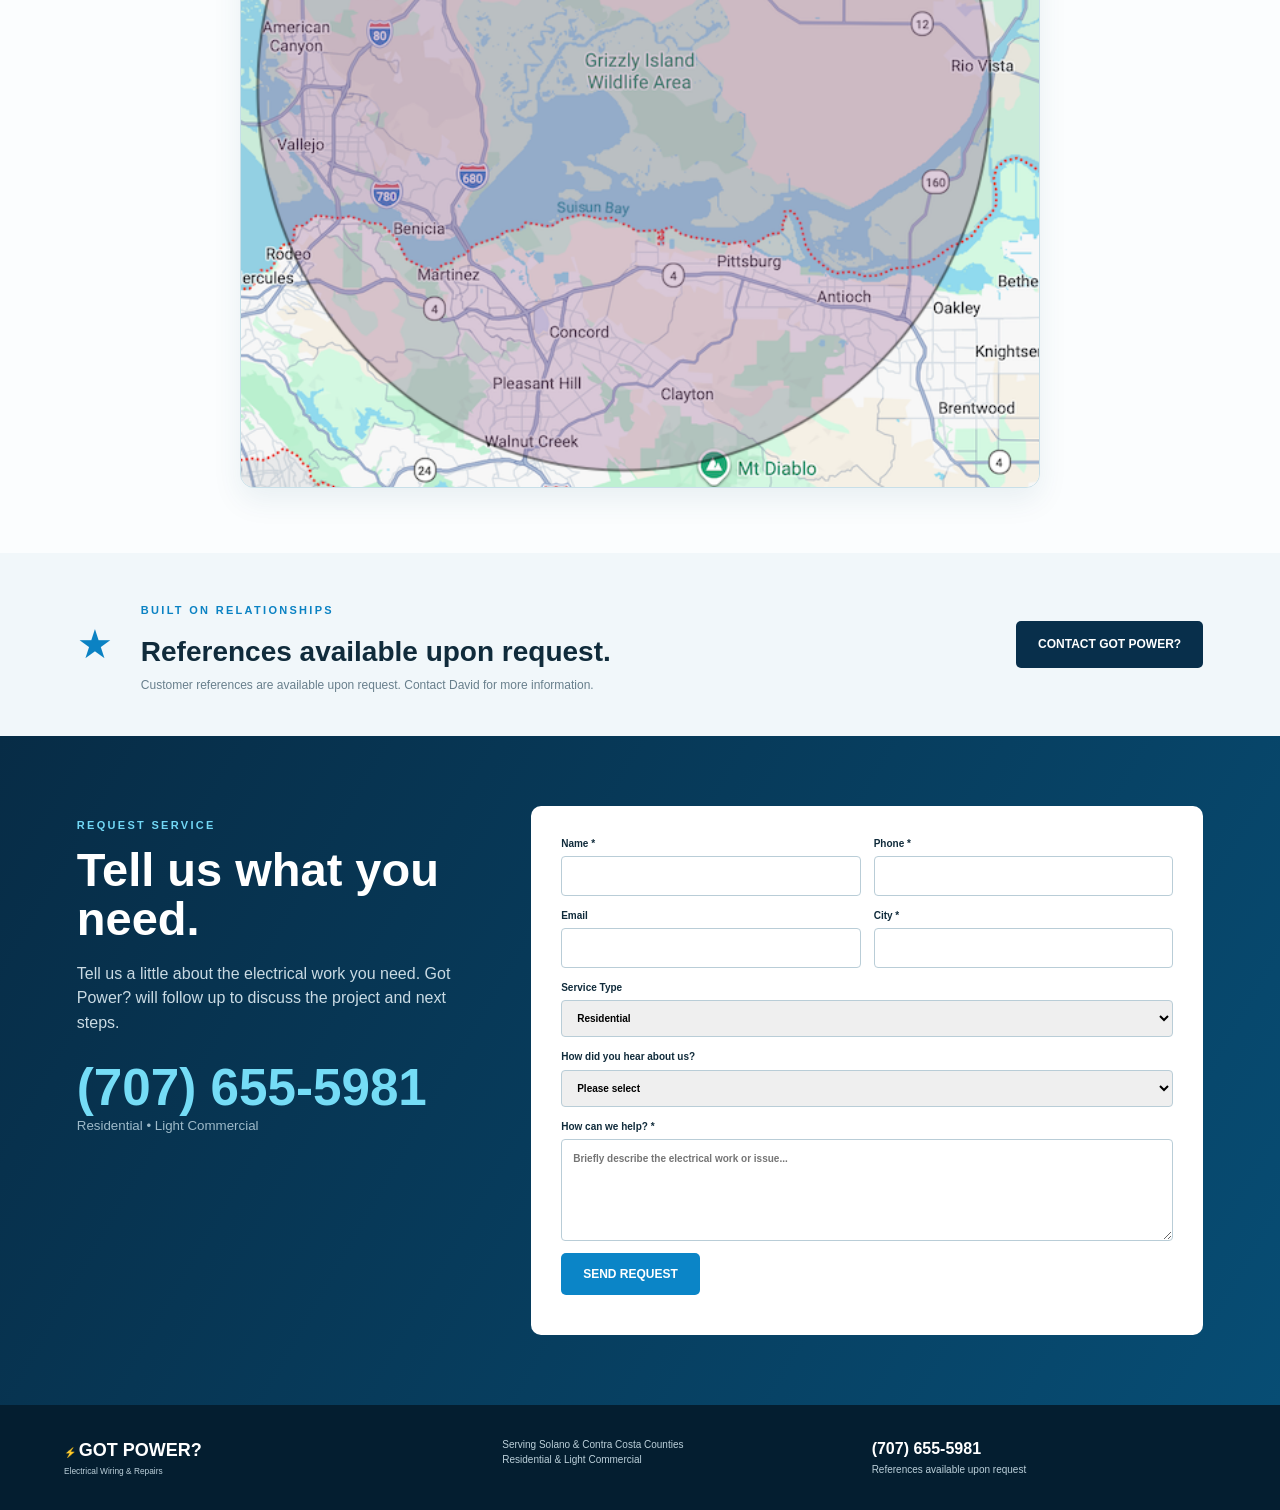
==== commit b9a99231: "Replace residential stock image with four supplied photos in sequence" ====
--- a/index.html
+++ b/index.html
@@ -3,11 +3,11 @@
 <link rel="stylesheet" href="styles.css?v=hero-text-20261012-7"><script type="application/ld+json">
 {"@context":"https://schema.org","@type":"Electrician","name":"Got Power?","url":"https://gotpowerelectrical.com/","telephone":"+1-707-655-5981","email":"gotpower1989@yahoo.com","description":"Residential and light commercial electrical wiring, troubleshooting, repairs and upgrades serving Solano County and central Contra Costa County.","areaServed":["Fairfield, CA","Vacaville, CA","Vallejo, CA","Benicia, CA","Suisun City, CA","Rio Vista, CA","Dixon, CA","Martinez, CA","Pleasant Hill, CA","Concord, CA","Walnut Creek, CA","Clayton, CA","Lafayette, CA","Moraga, CA"]}
 </script>
-<script async src="https://www.googletagmanager.com/gtag/js?id=G-457JX3YZSF"></script><script>window.dataLayer=window.dataLayer||[];function gtag(){dataLayer.push(arguments);}gtag('js',new Date());gtag('config','G-457JX3YZSF');</script></head><body>
+<script async src="https://www.googletagmanager.com/gtag/js?id=G-457JX3YZSF"></script><script>window.dataLayer=window.dataLayer||[];function gtag(){dataLayer.push(arguments);}gtag('js',new Date());gtag('config','G-457JX3YZSF');</script><style>.residentialSequence{position:relative}.residentialSequence img{position:absolute;inset:0;opacity:0;animation:residentialPhotos 20s infinite}.residentialSequence img:nth-child(1){opacity:1}.residentialSequence img:nth-child(2){animation-delay:5s}.residentialSequence img:nth-child(3){animation-delay:10s}.residentialSequence img:nth-child(4){animation-delay:15s}.residentialSequence:hover img{animation-play-state:paused}@keyframes residentialPhotos{0%,24%{opacity:1}25%,99%{opacity:0}100%{opacity:1}}@media(prefers-reduced-motion:reduce){.residentialSequence img{animation:none}.residentialSequence img:first-child{opacity:1}}</style></head><body>
 <div class="topbar"><span>Three Generations of Electrical Experience</span><span>Serving Solano & Contra Costa Counties</span><a href="tel:+17076555981">(707) 655-5981</a></div><header><a class="logo" href="#home"><span class="logoicon"><i></i>⚡</span><span><strong>GOT POWER?</strong><small>ELECTRICAL WIRING & REPAIRS</small></span></a><button class="menu" aria-label="Menu">☰</button><nav><a href="#services">Services</a><a href="#about">Why Us</a><a href="#area">Service Area</a><a href="#contact">Contact</a></nav><a class="call" href="tel:+17076555981"><span>CALL NOW</span>(707) 655-5981</a></header><main id="home">
 <section class="hero"><div class="gridlines"></div><div class="heroCopy"><p class="eyebrow">LOCAL • OWNER-OPERATED • THREE GENERATIONS OF EXPERIENCE</p><h1>Powering homes.<br><span>Powering businesses.</span></h1><p>Residential and light commercial electrical wiring, troubleshooting, repairs and upgrades throughout Solano and Contra Costa counties.</p><div class="actions"><a class="button primary" href="tel:+17076555981">☎ &nbsp; Call (707) 655-5981</a><a class="button clear" href="#contact">Request Service</a></div><div class="mini">Three generations of electrical experience &nbsp;•&nbsp; References available upon request</div></div><div class="heroVisual heroArtwork"><img src="hero-home-business.webp" width="1254" height="1254" alt="An illuminated home and storefront connected to a glowing light bulb." fetchpriority="high" decoding="async"></div></section>
 <section class="trust"><div><b>⌂</b><span>Residential</span></div><div><b>▦</b><span>Light Commercial</span></div><div><b>⚡</b><span>Repairs & Troubleshooting</span></div><div><b>◉</b><span>Installations & Upgrades</span></div><div><b>III</b><span>Three Generations</span></div><div><b>★</b><span>References Available</span></div></section>
-<section id="services" class="section"><div class="heading"><p class="eyebrow blue">ELECTRICAL SERVICES</p><h2>How can we help?</h2><p>Whether you need troubleshooting, a repair or a planned electrical upgrade, Got Power? provides professional service for homes and light commercial properties.</p></div><div class="cards"><article><div class="servicePhotos singlePhoto"><img src="https://images.unsplash.com/photo-1558002038-1055907df827?auto=format&amp;fit=crop&amp;w=1400&amp;q=90" alt="Residential interior with installed lighting"></div><div class="cardbody"><p class="eyebrow blue">FOR YOUR HOME</p><h3>Residential Electrical</h3><p>Professional electrical repairs, installations and upgrades for your home.</p><ul><li>Electrical troubleshooting & repairs</li><li>Panel replacements, upgrades & subpanels</li><li>New, dedicated & 240V circuits</li><li>Outlets, switches & GFCI protection</li><li>Indoor, outdoor & recessed lighting</li><li>Ceiling fan installation</li><li>EV charger installation</li><li>Hot tub electrical hookups</li><li>Gas generator installation</li><li>Remodel wiring</li><li>Electrical inspections</li></ul><a href="#contact">REQUEST RESIDENTIAL SERVICE →</a></div></article><article><div class="servicePhotos singlePhoto"><img src="https://images.unsplash.com/photo-1497366811353-6870744d04b2?auto=format&amp;fit=crop&amp;w=1400&amp;q=90" alt="Commercial interior with lighting"></div><div class="cardbody"><p class="eyebrow blue">FOR YOUR BUSINESS</p><h3>Light Commercial</h3><p>Professional electrical repairs, installations and upgrades for light commercial properties.</p><ul><li>Electrical repairs</li><li>Troubleshooting</li><li>Lighting & LED upgrades</li><li>New circuits</li><li>Equipment power</li><li>Tenant improvements</li><li>Maintenance</li><li>Electrical upgrades</li></ul><a href="#contact">REQUEST COMMERCIAL SERVICE →</a></div></article></div></section>
+<section id="services" class="section"><div class="heading"><p class="eyebrow blue">ELECTRICAL SERVICES</p><h2>How can we help?</h2><p>Whether you need troubleshooting, a repair or a planned electrical upgrade, Got Power? provides professional service for homes and light commercial properties.</p></div><div class="cards"><article><div class="servicePhotos singlePhoto residentialSequence" aria-label="Residential electrical services"><img src="residential-1.webp" alt="Residential living room with recessed lighting" decoding="async"><img src="residential-2.webp" alt="Residential wiring and electrical boxes" loading="lazy" decoding="async"><img src="residential-3.webp" alt="Outdoor light installation" loading="lazy" decoding="async"><img src="residential-4.webp" alt="Electrical outlet installation" loading="lazy" decoding="async"></div><div class="cardbody"><p class="eyebrow blue">FOR YOUR HOME</p><h3>Residential Electrical</h3><p>Professional electrical repairs, installations and upgrades for your home.</p><ul><li>Electrical troubleshooting & repairs</li><li>Panel replacements, upgrades & subpanels</li><li>New, dedicated & 240V circuits</li><li>Outlets, switches & GFCI protection</li><li>Indoor, outdoor & recessed lighting</li><li>Ceiling fan installation</li><li>EV charger installation</li><li>Hot tub electrical hookups</li><li>Gas generator installation</li><li>Remodel wiring</li><li>Electrical inspections</li></ul><a href="#contact">REQUEST RESIDENTIAL SERVICE →</a></div></article><article><div class="servicePhotos singlePhoto"><img src="https://images.unsplash.com/photo-1497366811353-6870744d04b2?auto=format&amp;fit=crop&amp;w=1400&amp;q=90" alt="Commercial interior with lighting"></div><div class="cardbody"><p class="eyebrow blue">FOR YOUR BUSINESS</p><h3>Light Commercial</h3><p>Professional electrical repairs, installations and upgrades for light commercial properties.</p><ul><li>Electrical repairs</li><li>Troubleshooting</li><li>Lighting & LED upgrades</li><li>New circuits</li><li>Equipment power</li><li>Tenant improvements</li><li>Maintenance</li><li>Electrical upgrades</li></ul><a href="#contact">REQUEST COMMERCIAL SERVICE →</a></div></article></div></section>
 <section id="about" class="why"><figure class="ownerPhoto"><img src="Dave_Updated_size.png" loading="lazy" decoding="async" alt="David Monteagudo, owner of Got Power Electrical."><figcaption><strong>David Monteagudo</strong><span>Owner &amp; Electrician</span></figcaption></figure><div><p class="eyebrow cyan">WHY GOT POWER?</p><h2>Work directly with your electrician.</h2><p>Got Power? is owned and operated by David Monteagudo. From the first conversation through completion of the work, you work directly with David.</p><p>David comes from three generations of electrical experience. His approach is straightforward: understand the work, explain the options clearly and provide dependable electrical service.</p><div class="checks"><span>✓ Owner-operated</span><span>✓ Local service</span><span>✓ Three generations</span><span>✓ References available</span></div></div></section>
 <section id="area" class="area areaMapOnly"><div class="areaIntro"><p class="eyebrow blue">SERVICE AREA</p><h2>Local electrical service across Solano & Contra Costa</h2><p>Got Power? serves homes and light commercial properties throughout Solano County and select communities in Contra Costa County.</p></div><figure class="serviceMapImage"><img src="service-area-map2.png?v=shaded-20261012" loading="lazy" alt="Map of Got Power service area across Solano County and Contra Costa County."></figure></section>
 <section class="references"><span>★</span><div><p class="eyebrow blue">BUILT ON RELATIONSHIPS</p><h2>References available upon request.</h2><p>Customer references are available upon request. Contact David for more information.</p></div><a class="button dark" href="#contact">CONTACT GOT POWER?</a></section>
